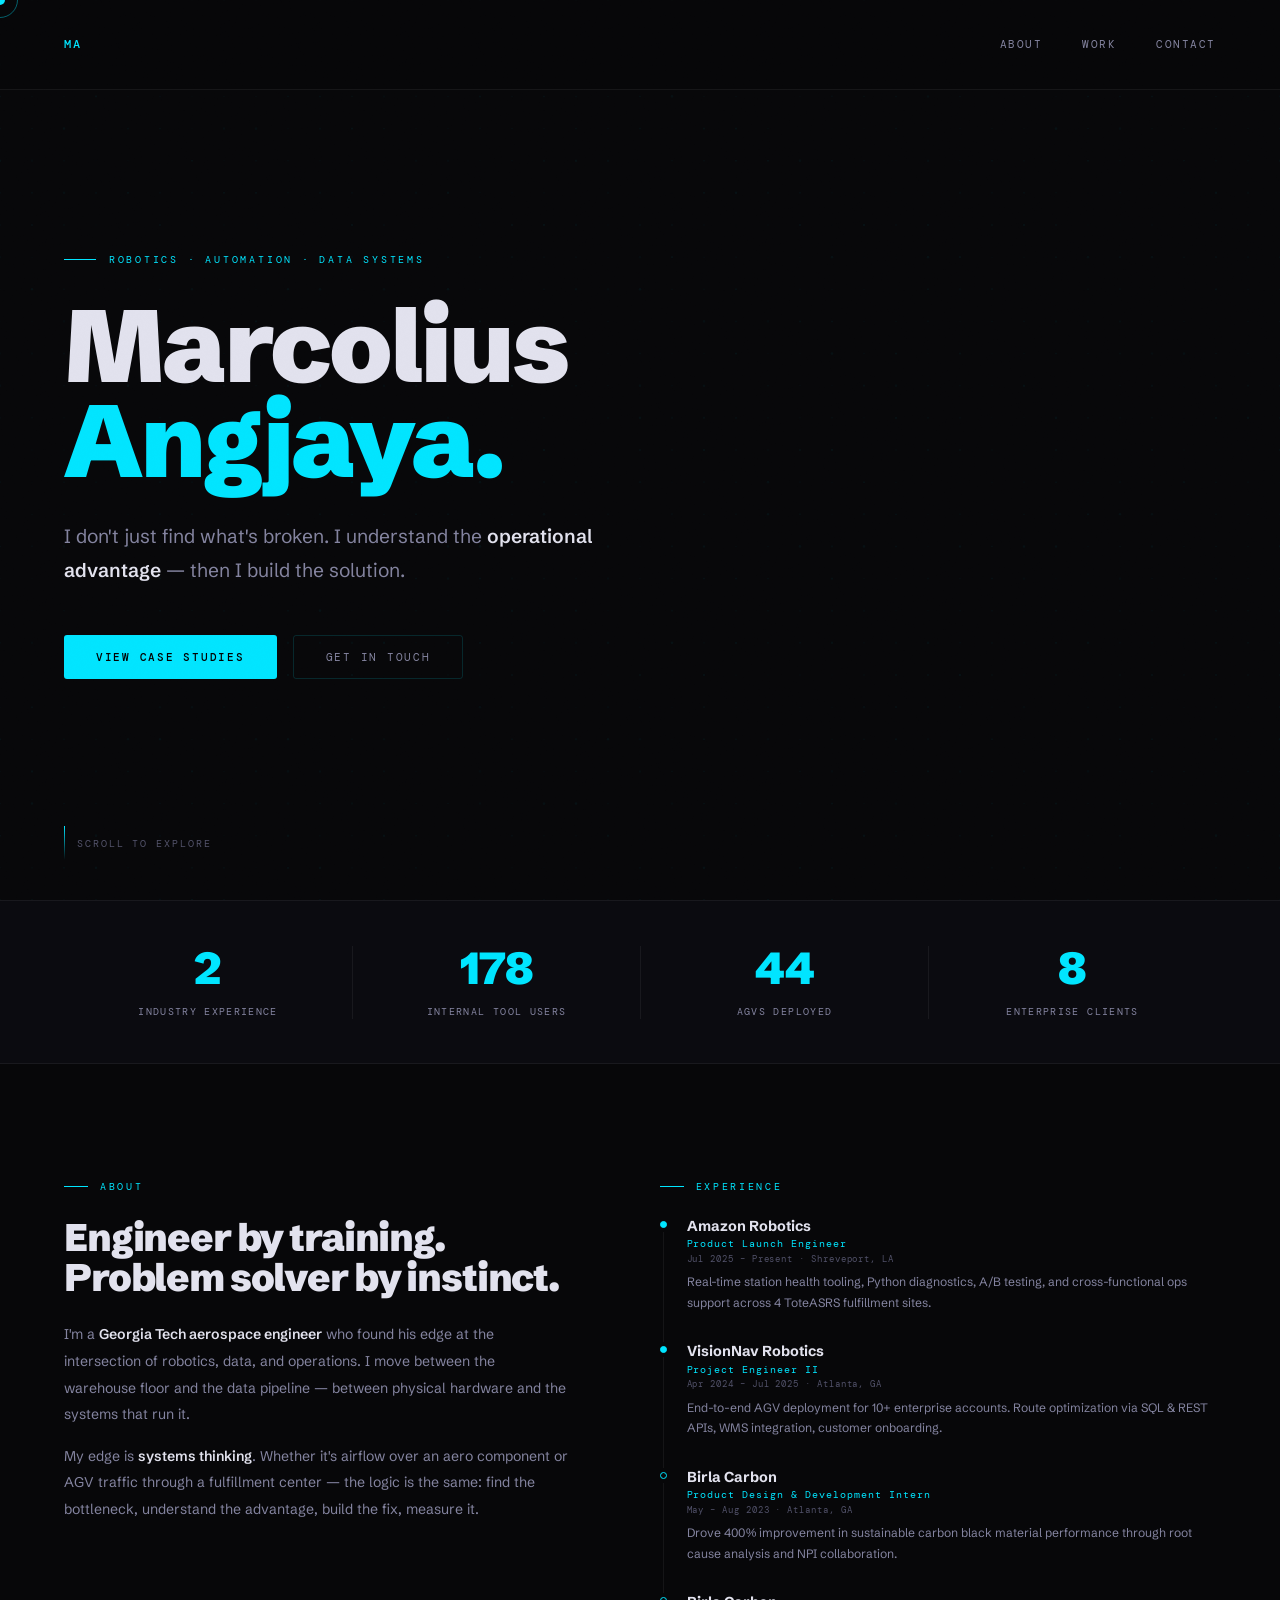
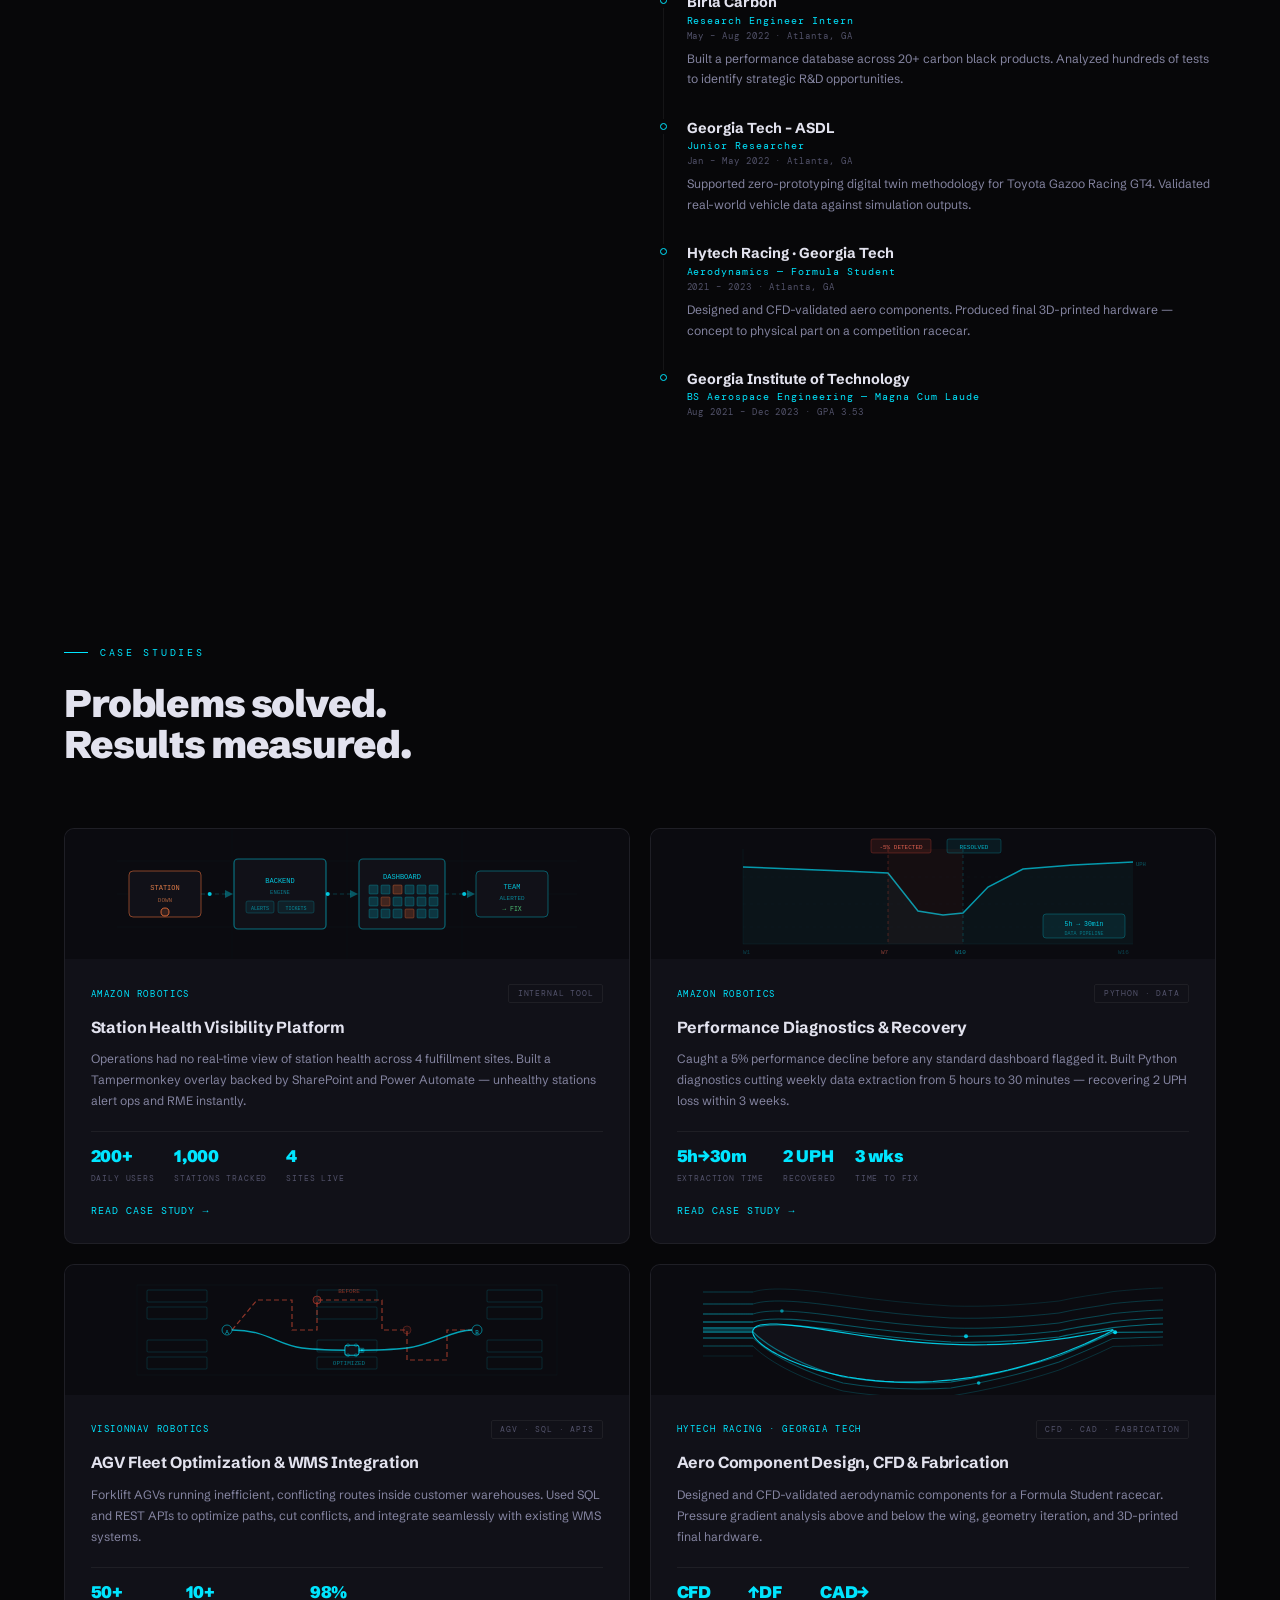
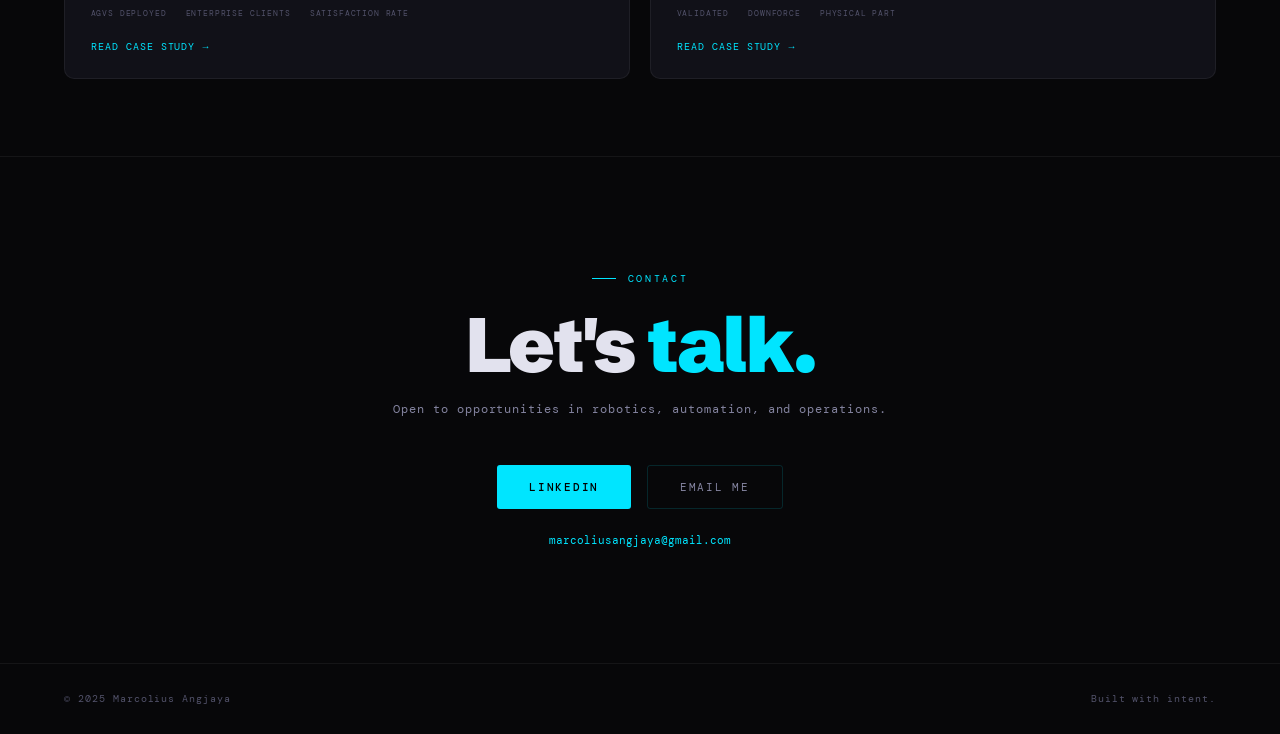
==== index.html @ 42e0f424 "Initial commit — portfolio site Co-Authored-By: Claude Sonnet 4.6 <noreply@anthropic.com>" ====
<!DOCTYPE html>
<html lang="en">
<head>
<meta charset="UTF-8">
<meta name="viewport" content="width=device-width, initial-scale=1.0">
<title>Marcolius Angjaya</title>
<link rel="preconnect" href="https://fonts.googleapis.com">
<link rel="preconnect" href="https://fonts.gstatic.com" crossorigin>
<link href="https://fonts.googleapis.com/css2?family=DM+Mono:wght@300;400;500&family=Inter:wght@300;400;500;600&family=Schibsted+Grotesk:wght@400;700;900&display=swap" rel="stylesheet">
<link rel="stylesheet" href="assets/style.css">
</head>
<body>

<canvas id="grid-canvas"></canvas>
<div class="cursor" id="cursor"></div>
<div class="cursor-ring" id="cursor-ring"></div>

<nav>
  <a href="#" class="nav-logo">MA</a>
  <div class="nav-links" id="nav-links">
    <a href="#about">About</a>
    <a href="#projects">Work</a>
    <a href="#contact">Contact</a>
  </div>
  <button class="nav-hamburger" id="nav-hamburger" aria-label="Toggle menu">
    <span></span><span></span><span></span>
  </button>
</nav>

<!-- HERO -->
<section class="hero">
  <div class="hero-content">
    <div class="hero-eyebrow">Robotics · Automation · Data Systems</div>
    <h1 class="hero-name">Marcolius<br><span class="accent">Angjaya.</span></h1>
    <p class="hero-statement">I don't just find what's broken. I understand the <strong>operational advantage</strong> — then I build the solution.</p>
    <div class="hero-cta">
      <a href="#projects" class="btn btn-primary">View Case Studies</a>
      <a href="#contact" class="btn btn-ghost">Get in Touch</a>
    </div>
  </div>
  <div class="scroll-hint"><div class="scroll-line"></div>Scroll to explore</div>
</section>

<!-- STATS -->
<div class="stats reveal">
  <div class="stat"><span class="stat-num" data-target="3" data-suffix=" yrs">0</span><span class="stat-label">Industry Experience</span></div>
  <div class="stat"><span class="stat-num" data-target="200" data-suffix="+">0</span><span class="stat-label">Internal Tool Users</span></div>
  <div class="stat"><span class="stat-num" data-target="50" data-suffix="+">0</span><span class="stat-label">AGVs Deployed</span></div>
  <div class="stat"><span class="stat-num" data-target="10" data-suffix="+">0</span><span class="stat-label">Enterprise Clients</span></div>
</div>

<!-- ABOUT -->
<section class="about" id="about">
  <div>
    <div class="eyebrow reveal">About</div>
    <h2 class="section-heading reveal d1">Engineer by training.<br>Problem solver by instinct.</h2>
    <p class="bio reveal d2">I'm a <strong>Georgia Tech aerospace engineer</strong> who found his edge at the intersection of robotics, data, and operations. I move between the warehouse floor and the data pipeline — between physical hardware and the systems that run it.</p>
    <p class="bio reveal d3">My edge is <strong>systems thinking</strong>. Whether it's airflow over an aero component or AGV traffic through a fulfillment center — the logic is the same: find the bottleneck, understand the advantage, build the fix, measure it.</p>
  </div>
  <div class="reveal d2">
    <div class="eyebrow" style="margin-bottom:1.5rem">Experience</div>
    <div class="timeline">
      <div class="tl-item">
        <div class="tl-left"><div class="tl-dot on"></div><div class="tl-line"></div></div>
        <div class="tl-body">
          <div class="tl-co">Amazon Robotics</div>
          <div class="tl-role">Product Launch Engineer</div>
          <div class="tl-when">Jul 2025 – Present · Shreveport, LA</div>
          <div class="tl-desc">Real-time station health tooling, Python diagnostics, A/B testing, and cross-functional ops support across 4 ToteASRS fulfillment sites.</div>
        </div>
      </div>
      <div class="tl-item">
        <div class="tl-left"><div class="tl-dot on"></div><div class="tl-line"></div></div>
        <div class="tl-body">
          <div class="tl-co">VisionNav Robotics</div>
          <div class="tl-role">Project Engineer II</div>
          <div class="tl-when">Apr 2024 – Jul 2025 · Atlanta, GA</div>
          <div class="tl-desc">End-to-end AGV deployment for 10+ enterprise accounts. Route optimization via SQL &amp; REST APIs, WMS integration, customer onboarding.</div>
        </div>
      </div>
      <div class="tl-item">
        <div class="tl-left"><div class="tl-dot"></div><div class="tl-line"></div></div>
        <div class="tl-body">
          <div class="tl-co">Birla Carbon</div>
          <div class="tl-role">Product Design &amp; Development Intern</div>
          <div class="tl-when">May – Aug 2023 · Atlanta, GA</div>
          <div class="tl-desc">Drove 400% improvement in sustainable carbon black material performance through root cause analysis and NPI collaboration.</div>
        </div>
      </div>
      <div class="tl-item">
        <div class="tl-left"><div class="tl-dot"></div><div class="tl-line"></div></div>
        <div class="tl-body">
          <div class="tl-co">Birla Carbon</div>
          <div class="tl-role">Research Engineer Intern</div>
          <div class="tl-when">May – Aug 2022 · Atlanta, GA</div>
          <div class="tl-desc">Built a performance database across 20+ carbon black products. Analyzed hundreds of tests to identify strategic R&amp;D opportunities.</div>
        </div>
      </div>
      <div class="tl-item">
        <div class="tl-left"><div class="tl-dot"></div><div class="tl-line"></div></div>
        <div class="tl-body">
          <div class="tl-co">Georgia Tech – ASDL</div>
          <div class="tl-role">Junior Researcher</div>
          <div class="tl-when">Jan – May 2022 · Atlanta, GA</div>
          <div class="tl-desc">Supported zero-prototyping digital twin methodology for Toyota Gazoo Racing GT4. Validated real-world vehicle data against simulation outputs.</div>
        </div>
      </div>
      <div class="tl-item">
        <div class="tl-left"><div class="tl-dot"></div><div class="tl-line"></div></div>
        <div class="tl-body">
          <div class="tl-co">Hytech Racing · Georgia Tech</div>
          <div class="tl-role">Aerodynamics — Formula Student</div>
          <div class="tl-when">2021 – 2023 · Atlanta, GA</div>
          <div class="tl-desc">Designed and CFD-validated aero components. Produced final 3D-printed hardware — concept to physical part on a competition racecar.</div>
        </div>
      </div>
      <div class="tl-item">
        <div class="tl-left"><div class="tl-dot"></div></div>
        <div class="tl-body">
          <div class="tl-co">Georgia Institute of Technology</div>
          <div class="tl-role">BS Aerospace Engineering — Magna Cum Laude</div>
          <div class="tl-when">Aug 2021 – Dec 2023 · GPA 3.53</div>
        </div>
      </div>
    </div>
  </div>
</section>

<!-- PROJECTS -->
<section class="projects" id="projects">
  <div class="proj-hdr">
    <div class="eyebrow reveal">Case Studies</div>
    <h2 class="proj-heading reveal d1">Problems solved.<br>Results measured.</h2>
  </div>
  <div class="cards">

    <!-- Card 1: Station Health -->
    <div class="card reveal d1">
      <div class="card-gfx">
        <svg width="100%" height="130" viewBox="0 0 460 130" preserveAspectRatio="xMidYMid meet" xmlns="http://www.w3.org/2000/svg">
          <rect width="460" height="130" fill="#0b0b10"/>
          <line x1="0" y1="32" x2="460" y2="32" stroke="rgba(0,229,255,0.03)" stroke-width="0.5"/>
          <line x1="0" y1="65" x2="460" y2="65" stroke="rgba(0,229,255,0.03)" stroke-width="0.5"/>
          <line x1="0" y1="98" x2="460" y2="98" stroke="rgba(0,229,255,0.03)" stroke-width="0.5"/>
          <line x1="115" y1="0" x2="115" y2="130" stroke="rgba(0,229,255,0.03)" stroke-width="0.5"/>
          <line x1="230" y1="0" x2="230" y2="130" stroke="rgba(0,229,255,0.03)" stroke-width="0.5"/>
          <line x1="345" y1="0" x2="345" y2="130" stroke="rgba(0,229,255,0.03)" stroke-width="0.5"/>
          <rect x="12" y="42" width="72" height="46" rx="4" fill="#111118" stroke="rgba(255,120,60,0.5)" stroke-width="1"/>
          <text x="48" y="61" fill="rgba(255,140,80,0.85)" font-size="7" font-family="monospace" text-anchor="middle">STATION</text>
          <text x="48" y="73" fill="rgba(255,140,80,0.6)" font-size="6" font-family="monospace" text-anchor="middle">DOWN</text>
          <circle cx="48" cy="83" r="3" fill="rgba(255,120,60,0.15)" stroke="rgba(255,120,60,0.8)" stroke-width="1">
            <animate attributeName="r" values="2;5;2" dur="1.2s" repeatCount="indefinite"/>
            <animate attributeName="opacity" values="1;0.3;1" dur="1.2s" repeatCount="indefinite"/>
          </circle>
          <line x1="84" y1="65" x2="110" y2="65" stroke="rgba(0,229,255,0.2)" stroke-width="1" stroke-dasharray="4,3"/>
          <circle r="2" fill="rgba(0,229,255,0.85)"><animateMotion dur="1.5s" repeatCount="indefinite" path="M84,65 L110,65"/></circle>
          <polygon points="108,61 116,65 108,69" fill="rgba(0,229,255,0.35)"/>
          <rect x="117" y="30" width="92" height="70" rx="4" fill="#111118" stroke="rgba(0,229,255,0.45)" stroke-width="1.2"/>
          <text x="163" y="54" fill="rgba(0,229,255,0.85)" font-size="7" font-family="monospace" text-anchor="middle">BACKEND</text>
          <text x="163" y="65" fill="rgba(0,229,255,0.5)" font-size="5.5" font-family="monospace" text-anchor="middle">ENGINE</text>
          <rect x="129" y="72" width="28" height="12" rx="2" fill="rgba(0,229,255,0.07)" stroke="rgba(0,229,255,0.22)" stroke-width="0.8"/>
          <text x="143" y="81" fill="rgba(0,229,255,0.55)" font-size="5" font-family="monospace" text-anchor="middle">ALERTS</text>
          <rect x="161" y="72" width="36" height="12" rx="2" fill="rgba(0,229,255,0.07)" stroke="rgba(0,229,255,0.22)" stroke-width="0.8"/>
          <text x="179" y="81" fill="rgba(0,229,255,0.55)" font-size="5" font-family="monospace" text-anchor="middle">TICKETS</text>
          <line x1="209" y1="65" x2="235" y2="65" stroke="rgba(0,229,255,0.2)" stroke-width="1" stroke-dasharray="4,3"/>
          <circle r="2" fill="rgba(0,229,255,0.85)"><animateMotion dur="1.5s" repeatCount="indefinite" begin=".4s" path="M209,65 L235,65"/></circle>
          <polygon points="233,61 241,65 233,69" fill="rgba(0,229,255,0.35)"/>
          <rect x="242" y="30" width="86" height="70" rx="4" fill="#111118" stroke="rgba(0,229,255,0.4)" stroke-width="1.2"/>
          <text x="285" y="50" fill="rgba(0,229,255,0.85)" font-size="7" font-family="monospace" text-anchor="middle">DASHBOARD</text>
          <rect x="252" y="56" width="9" height="9" rx="1" fill="rgba(0,229,255,0.18)" stroke="rgba(0,229,255,0.35)" stroke-width="0.6"/>
          <rect x="264" y="56" width="9" height="9" rx="1" fill="rgba(0,229,255,0.18)" stroke="rgba(0,229,255,0.35)" stroke-width="0.6"/>
          <rect x="276" y="56" width="9" height="9" rx="1" fill="rgba(255,120,60,0.22)" stroke="rgba(255,120,60,0.55)" stroke-width="0.6"><animate attributeName="opacity" values="1;0.25;1" dur="1.2s" repeatCount="indefinite"/></rect>
          <rect x="288" y="56" width="9" height="9" rx="1" fill="rgba(0,229,255,0.18)" stroke="rgba(0,229,255,0.35)" stroke-width="0.6"/>
          <rect x="300" y="56" width="9" height="9" rx="1" fill="rgba(0,229,255,0.18)" stroke="rgba(0,229,255,0.35)" stroke-width="0.6"/>
          <rect x="312" y="56" width="9" height="9" rx="1" fill="rgba(0,229,255,0.18)" stroke="rgba(0,229,255,0.35)" stroke-width="0.6"/>
          <rect x="252" y="68" width="9" height="9" rx="1" fill="rgba(0,229,255,0.18)" stroke="rgba(0,229,255,0.35)" stroke-width="0.6"/>
          <rect x="264" y="68" width="9" height="9" rx="1" fill="rgba(255,120,60,0.22)" stroke="rgba(255,120,60,0.55)" stroke-width="0.6"><animate attributeName="opacity" values="1;0.25;1" dur="1.6s" repeatCount="indefinite" begin=".3s"/></rect>
          <rect x="276" y="68" width="9" height="9" rx="1" fill="rgba(0,229,255,0.18)" stroke="rgba(0,229,255,0.35)" stroke-width="0.6"/>
          <rect x="288" y="68" width="9" height="9" rx="1" fill="rgba(0,229,255,0.18)" stroke="rgba(0,229,255,0.35)" stroke-width="0.6"/>
          <rect x="300" y="68" width="9" height="9" rx="1" fill="rgba(0,229,255,0.18)" stroke="rgba(0,229,255,0.35)" stroke-width="0.6"/>
          <rect x="312" y="68" width="9" height="9" rx="1" fill="rgba(0,229,255,0.18)" stroke="rgba(0,229,255,0.35)" stroke-width="0.6"/>
          <rect x="252" y="80" width="9" height="9" rx="1" fill="rgba(0,229,255,0.18)" stroke="rgba(0,229,255,0.35)" stroke-width="0.6"/>
          <rect x="264" y="80" width="9" height="9" rx="1" fill="rgba(0,229,255,0.18)" stroke="rgba(0,229,255,0.35)" stroke-width="0.6"/>
          <rect x="276" y="80" width="9" height="9" rx="1" fill="rgba(0,229,255,0.18)" stroke="rgba(0,229,255,0.35)" stroke-width="0.6"/>
          <rect x="288" y="80" width="9" height="9" rx="1" fill="rgba(255,120,60,0.22)" stroke="rgba(255,120,60,0.55)" stroke-width="0.6"><animate attributeName="opacity" values="1;0.25;1" dur="1.4s" repeatCount="indefinite" begin=".7s"/></rect>
          <rect x="300" y="80" width="9" height="9" rx="1" fill="rgba(0,229,255,0.18)" stroke="rgba(0,229,255,0.35)" stroke-width="0.6"/>
          <rect x="312" y="80" width="9" height="9" rx="1" fill="rgba(0,229,255,0.18)" stroke="rgba(0,229,255,0.35)" stroke-width="0.6"/>
          <line x1="328" y1="65" x2="352" y2="65" stroke="rgba(0,229,255,0.2)" stroke-width="1" stroke-dasharray="4,3"/>
          <circle r="2" fill="rgba(0,229,255,0.85)"><animateMotion dur="1.5s" repeatCount="indefinite" begin=".8s" path="M328,65 L352,65"/></circle>
          <polygon points="350,61 358,65 350,69" fill="rgba(0,229,255,0.35)"/>
          <rect x="359" y="42" width="72" height="46" rx="4" fill="#111118" stroke="rgba(0,229,255,0.35)" stroke-width="1"/>
          <text x="395" y="60" fill="rgba(0,229,255,0.8)" font-size="7" font-family="monospace" text-anchor="middle">TEAM</text>
          <text x="395" y="71" fill="rgba(0,229,255,0.55)" font-size="6" font-family="monospace" text-anchor="middle">ALERTED</text>
          <text x="395" y="82" fill="rgba(100,255,150,0.7)" font-size="6.5" font-family="monospace" text-anchor="middle">→ FIX</text>
        </svg>
      </div>
      <div class="card-body">
        <div class="card-meta"><span class="card-co">Amazon Robotics</span><span class="card-pill">Internal Tool</span></div>
        <h3 class="card-title">Station Health Visibility Platform</h3>
        <p class="card-desc">Operations had no real-time view of station health across 4 fulfillment sites. Built a Tampermonkey overlay backed by SharePoint and Power Automate — unhealthy stations alert ops and RME instantly.</p>
        <div class="card-metrics">
          <div><span class="mv">200+</span><span class="mk">Daily users</span></div>
          <div><span class="mv">1,000</span><span class="mk">Stations tracked</span></div>
          <div><span class="mv">4</span><span class="mk">Sites live</span></div>
        </div>
        <a href="case-studies/station-health.html" class="card-cta">Read case study →</a>
      </div>
    </div>

    <!-- Card 2: Python Diagnostics -->
    <div class="card reveal d2">
      <div class="card-gfx">
        <svg width="100%" height="130" viewBox="0 0 460 130" preserveAspectRatio="xMidYMid meet" xmlns="http://www.w3.org/2000/svg">
          <rect width="460" height="130" fill="#0b0b10"/>
          <line x1="40" y1="115" x2="430" y2="115" stroke="rgba(0,229,255,0.1)" stroke-width="0.5"/>
          <line x1="40" y1="20" x2="40" y2="115" stroke="rgba(0,229,255,0.1)" stroke-width="0.5"/>
          <line x1="40" y1="48" x2="430" y2="48" stroke="rgba(0,229,255,0.04)" stroke-width="0.5" stroke-dasharray="3,4"/>
          <line x1="40" y1="75" x2="430" y2="75" stroke="rgba(0,229,255,0.04)" stroke-width="0.5" stroke-dasharray="3,4"/>
          <line x1="40" y1="98" x2="430" y2="98" stroke="rgba(0,229,255,0.04)" stroke-width="0.5" stroke-dasharray="3,4"/>
          <polyline points="40,38 90,40 140,42 185,44 215,82 240,86 260,84 285,58 320,40 370,36 430,33" fill="none" stroke="rgba(0,229,255,0.65)" stroke-width="1.5"/>
          <polygon points="40,38 90,40 140,42 185,44 215,82 240,86 260,84 285,58 320,40 370,36 430,33 430,115 40,115" fill="rgba(0,229,255,0.04)"/>
          <rect x="185" y="20" width="75" height="95" fill="rgba(255,80,60,0.04)"/>
          <line x1="185" y1="20" x2="185" y2="115" stroke="rgba(255,80,60,0.25)" stroke-width="1" stroke-dasharray="3,3"/>
          <line x1="260" y1="20" x2="260" y2="115" stroke="rgba(0,229,255,0.2)" stroke-width="1" stroke-dasharray="3,3"/>
          <rect x="168" y="10" width="60" height="14" rx="2" fill="rgba(255,80,60,0.1)" stroke="rgba(255,80,60,0.3)" stroke-width="0.8"/>
          <text x="198" y="20" fill="rgba(255,110,90,0.85)" font-size="6" font-family="monospace" text-anchor="middle">-5% DETECTED</text>
          <rect x="244" y="10" width="54" height="14" rx="2" fill="rgba(0,229,255,0.07)" stroke="rgba(0,229,255,0.25)" stroke-width="0.8"/>
          <text x="271" y="20" fill="rgba(0,229,255,0.75)" font-size="6" font-family="monospace" text-anchor="middle">RESOLVED</text>
          <text x="40" y="125" fill="rgba(0,229,255,0.25)" font-size="6" font-family="monospace">W1</text>
          <text x="178" y="125" fill="rgba(255,110,90,0.5)" font-size="6" font-family="monospace">W7</text>
          <text x="252" y="125" fill="rgba(0,229,255,0.5)" font-size="6" font-family="monospace">W10</text>
          <text x="415" y="125" fill="rgba(0,229,255,0.25)" font-size="6" font-family="monospace">W16</text>
          <text x="433" y="37" fill="rgba(0,229,255,0.35)" font-size="5.5" font-family="monospace">UPH</text>
          <rect x="340" y="85" width="82" height="24" rx="3" fill="rgba(0,229,255,0.08)" stroke="rgba(0,229,255,0.3)" stroke-width="0.8"/>
          <text x="381" y="97" fill="rgba(0,229,255,0.85)" font-size="6.5" font-family="monospace" text-anchor="middle">5h → 30min</text>
          <text x="381" y="106" fill="rgba(0,229,255,0.45)" font-size="5" font-family="monospace" text-anchor="middle">DATA PIPELINE</text>
        </svg>
      </div>
      <div class="card-body">
        <div class="card-meta"><span class="card-co">Amazon Robotics</span><span class="card-pill">Python · Data</span></div>
        <h3 class="card-title">Performance Diagnostics &amp; Recovery</h3>
        <p class="card-desc">Caught a 5% performance decline before any standard dashboard flagged it. Built Python diagnostics cutting weekly data extraction from 5 hours to 30 minutes — recovering 2 UPH loss within 3 weeks.</p>
        <div class="card-metrics">
          <div><span class="mv">5h→30m</span><span class="mk">Extraction time</span></div>
          <div><span class="mv">2 UPH</span><span class="mk">Recovered</span></div>
          <div><span class="mv">3 wks</span><span class="mk">Time to fix</span></div>
        </div>
        <a href="case-studies/python-diagnostics.html" class="card-cta">Read case study →</a>
      </div>
    </div>

    <!-- Card 3: AGV Optimization -->
    <div class="card reveal d3">
      <div class="card-gfx">
        <svg width="100%" height="130" viewBox="0 0 460 130" preserveAspectRatio="xMidYMid meet" xmlns="http://www.w3.org/2000/svg">
          <rect width="460" height="130" fill="#0b0b10"/>
          <line x1="20" y1="20" x2="440" y2="20" stroke="rgba(0,229,255,0.06)" stroke-width="0.5"/>
          <line x1="20" y1="110" x2="440" y2="110" stroke="rgba(0,229,255,0.06)" stroke-width="0.5"/>
          <line x1="20" y1="20" x2="20" y2="110" stroke="rgba(0,229,255,0.06)" stroke-width="0.5"/>
          <line x1="440" y1="20" x2="440" y2="110" stroke="rgba(0,229,255,0.06)" stroke-width="0.5"/>
          <rect x="30" y="25" width="60" height="12" rx="1" fill="none" stroke="rgba(0,229,255,0.18)" stroke-width="0.8"/>
          <rect x="30" y="42" width="60" height="12" rx="1" fill="none" stroke="rgba(0,229,255,0.18)" stroke-width="0.8"/>
          <rect x="30" y="75" width="60" height="12" rx="1" fill="none" stroke="rgba(0,229,255,0.18)" stroke-width="0.8"/>
          <rect x="30" y="92" width="60" height="12" rx="1" fill="none" stroke="rgba(0,229,255,0.18)" stroke-width="0.8"/>
          <rect x="200" y="25" width="60" height="12" rx="1" fill="none" stroke="rgba(0,229,255,0.18)" stroke-width="0.8"/>
          <rect x="200" y="42" width="60" height="12" rx="1" fill="none" stroke="rgba(0,229,255,0.18)" stroke-width="0.8"/>
          <rect x="200" y="75" width="60" height="12" rx="1" fill="none" stroke="rgba(0,229,255,0.18)" stroke-width="0.8"/>
          <rect x="200" y="92" width="60" height="12" rx="1" fill="none" stroke="rgba(0,229,255,0.18)" stroke-width="0.8"/>
          <rect x="370" y="25" width="55" height="12" rx="1" fill="none" stroke="rgba(0,229,255,0.18)" stroke-width="0.8"/>
          <rect x="370" y="42" width="55" height="12" rx="1" fill="none" stroke="rgba(0,229,255,0.18)" stroke-width="0.8"/>
          <rect x="370" y="75" width="55" height="12" rx="1" fill="none" stroke="rgba(0,229,255,0.18)" stroke-width="0.8"/>
          <rect x="370" y="92" width="55" height="12" rx="1" fill="none" stroke="rgba(0,229,255,0.18)" stroke-width="0.8"/>
          <circle cx="110" cy="65" r="5" fill="#0b0b10" stroke="rgba(0,229,255,0.5)" stroke-width="1"/>
          <text x="110" y="68.5" fill="rgba(0,229,255,0.8)" font-size="6" font-family="monospace" text-anchor="middle">A</text>
          <circle cx="360" cy="65" r="5" fill="#0b0b10" stroke="rgba(0,229,255,0.5)" stroke-width="1"/>
          <text x="360" y="68.5" fill="rgba(0,229,255,0.8)" font-size="6" font-family="monospace" text-anchor="middle">B</text>
          <polyline points="115,65 140,35 175,35 175,65 200,65 200,35 265,35 265,65 290,65 290,95 330,95 330,65 355,65" fill="none" stroke="rgba(255,90,60,0.55)" stroke-width="1.2" stroke-dasharray="5,3"/>
          <circle cx="200" cy="35" r="4" fill="rgba(255,80,60,0.12)" stroke="rgba(255,80,60,0.55)" stroke-width="0.8"><animate attributeName="opacity" values="1;0.3;1" dur="1s" repeatCount="indefinite"/></circle>
          <circle cx="290" cy="65" r="4" fill="rgba(255,80,60,0.12)" stroke="rgba(255,80,60,0.55)" stroke-width="0.8"><animate attributeName="opacity" values="1;0.3;1" dur="1.3s" repeatCount="indefinite" begin=".3s"/></circle>
          <path d="M115,65 C150,65 160,80 185,83 C210,86 265,86 290,83 C315,80 335,65 355,65" fill="none" stroke="rgba(0,229,255,0.7)" stroke-width="1.5"/>
          <g>
            <rect x="-7" y="-5" width="14" height="10" rx="2" fill="#111118" stroke="rgba(0,229,255,0.8)" stroke-width="1"/>
            <rect x="7" y="-2" width="5" height="4" rx="0.5" fill="rgba(0,229,255,0.15)" stroke="rgba(0,229,255,0.5)" stroke-width="0.7"/>
            <circle cx="-4" cy="-5" r="1.5" fill="none" stroke="rgba(0,229,255,0.4)" stroke-width="0.7"/>
            <circle cx="4" cy="-5" r="1.5" fill="none" stroke="rgba(0,229,255,0.4)" stroke-width="0.7"/>
            <circle cx="-4" cy="5" r="1.5" fill="none" stroke="rgba(0,229,255,0.4)" stroke-width="0.7"/>
            <circle cx="4" cy="5" r="1.5" fill="none" stroke="rgba(0,229,255,0.4)" stroke-width="0.7"/>
            <circle cx="10" cy="0" r="1" fill="rgba(0,229,255,0.9)"><animate attributeName="opacity" values="1;0.2;1" dur="1s" repeatCount="indefinite"/></circle>
            <animateMotion dur="4s" repeatCount="indefinite" rotate="auto" path="M115,65 C150,65 160,80 185,83 C210,86 265,86 290,83 C315,80 335,65 355,65"/>
          </g>
          <text x="232" y="28" fill="rgba(255,90,60,0.5)" font-size="6" font-family="monospace" text-anchor="middle">BEFORE</text>
          <text x="232" y="100" fill="rgba(0,229,255,0.5)" font-size="6" font-family="monospace" text-anchor="middle">OPTIMIZED</text>
        </svg>
      </div>
      <div class="card-body">
        <div class="card-meta"><span class="card-co">VisionNav Robotics</span><span class="card-pill">AGV · SQL · APIs</span></div>
        <h3 class="card-title">AGV Fleet Optimization &amp; WMS Integration</h3>
        <p class="card-desc">Forklift AGVs running inefficient, conflicting routes inside customer warehouses. Used SQL and REST APIs to optimize paths, cut conflicts, and integrate seamlessly with existing WMS systems.</p>
        <div class="card-metrics">
          <div><span class="mv">50+</span><span class="mk">AGVs deployed</span></div>
          <div><span class="mv">10+</span><span class="mk">Enterprise clients</span></div>
          <div><span class="mv">98%</span><span class="mk">Satisfaction rate</span></div>
        </div>
        <a href="case-studies/agv-optimization.html" class="card-cta">Read case study →</a>
      </div>
    </div>

    <!-- Card 4: CFD + Aero -->
    <div class="card reveal d4">
      <div class="card-gfx">
        <svg width="100%" height="130" viewBox="0 0 460 130" preserveAspectRatio="xMidYMid meet" xmlns="http://www.w3.org/2000/svg">
          <rect width="460" height="130" fill="#0b0b10"/>
          <line x1="0" y1="27" x2="50" y2="27" stroke="rgba(0,229,255,0.14)" stroke-width="0.85"/>
          <line x1="0" y1="39" x2="50" y2="39" stroke="rgba(0,229,255,0.20)" stroke-width="0.95"/>
          <line x1="0" y1="49" x2="50" y2="49" stroke="rgba(0,229,255,0.26)" stroke-width="1.0"/>
          <line x1="0" y1="57" x2="50" y2="57" stroke="rgba(0,229,255,0.33)" stroke-width="1.1"/>
          <line x1="0" y1="63" x2="50" y2="63" stroke="rgba(0,229,255,0.40)" stroke-width="1.15"/>
          <line x1="0" y1="65" x2="50" y2="65" stroke="rgba(0,229,255,0.44)" stroke-width="1.2"/>
          <line x1="0" y1="67" x2="50" y2="67" stroke="rgba(0,229,255,0.40)" stroke-width="1.15"/>
          <line x1="0" y1="73" x2="50" y2="73" stroke="rgba(0,229,255,0.30)" stroke-width="1.05"/>
          <line x1="0" y1="81" x2="50" y2="81" stroke="rgba(0,229,255,0.20)" stroke-width="0.9"/>
          <line x1="0" y1="91" x2="50" y2="91" stroke="rgba(0,229,255,0.13)" stroke-width="0.8"/>
          <path d="M 50.0,65.1 L 49.8,65.8 L 49.7,66.7 L 49.9,68.4 L 50.6,70.4 L 51.8,72.4 L 53.5,74.6 L 55.8,76.9 L 58.5,79.3 L 61.8,81.8 L 65.6,84.3 L 69.8,86.9 L 74.5,89.5 L 79.7,92.1 L 85.4,94.7 L 91.5,97.2 L 98.0,99.7 L 104.9,102.1 L 112.2,104.4 L 119.9,106.5 L 127.9,108.5 L 136.2,110.4 L 144.8,112.0 L 153.7,113.4 L 162.7,114.6 L 172.0,115.6 L 181.4,116.4 L 191.0,116.9 L 200.7,117.1 L 210.4,117.2 L 220.2,116.9 L 230.0,116.5 L 239.8,115.7 L 249.5,114.8 L 259.1,113.6 L 268.6,112.3 L 278.0,110.7 L 287.3,108.9 L 296.3,107.0 L 305.1,105.0 L 313.7,102.8 L 322.0,100.5 L 330.1,98.1 L 337.8,95.7 L 345.2,93.2 L 352.3,90.7 L 359.1,88.2 L 365.4,85.8 L 371.4,83.3 L 377.0,81.0 L 382.2,78.8 L 387.0,76.6 L 391.3,74.6 L 395.2,72.8 L 398.7,71.1 L 401.7,69.7 L 404.3,68.4 L 406.4,67.3 L 408.0,66.5 L 409.2,65.9 L 410.2,65.4 L 409.6,64.6 L 407.5,65.1 L 404.6,65.7 L 400.6,66.5 L 395.6,67.5 L 389.4,68.7 L 382.3,70.0 L 374.2,71.4 L 365.3,72.8 L 355.5,74.2 L 345.0,75.5 L 333.8,76.7 L 322.0,77.8 L 309.7,78.7 L 297.0,79.3 L 284.0,79.7 L 270.7,79.8 L 257.2,79.6 L 243.6,79.1 L 230.0,78.3 L 216.4,77.3 L 203.0,76.1 L 189.7,74.6 L 176.7,73.0 L 164.1,71.3 L 151.8,69.5 L 139.9,67.6 L 128.5,65.9 L 117.7,64.2 L 107.4,62.7 L 97.9,61.4 L 89.0,60.3 L 80.9,59.5 L 73.7,59.0 L 67.3,59.0 L 61.8,59.5 L 57.3,60.0 L 53.8,61.2 L 51.4,62.9 L 50.0,65.1 Z" fill="#111118" stroke="rgba(0,229,255,0.85)" stroke-width="1.2"/>
          <path d="M0,27 C30,27 46,27 50,27 C68,21 104,25 140,30 C176,35 212,39 248,41 C284,42 320,40 356,36 C374,31.7 392,30 410,26.6 C435,24 455,23 460,23" fill="none" stroke="rgba(0,229,255,0.15)" stroke-width="0.85"/>
          <path d="M0,39 C30,39 46,39 50,39 C68,33 104,37 140,42 C176,47 212,51 248,53 C284,54 320,52 356,48 C374,43.7 392,42 410,38.6 C435,36 455,35 460,35" fill="none" stroke="rgba(0,229,255,0.21)" stroke-width="0.95"/>
          <path d="M0,49 C30,49 46,49 50,49 C68,43 104,47 140,52 C176,57 212,61 248,63 C284,64 320,62 356,58 C374,53.7 392,52 410,48.6 C435,46 455,45 460,45" fill="none" stroke="rgba(0,229,255,0.28)" stroke-width="1.0"/>
          <path d="M0,57 C30,57 46,57 50,57 C68,51 104,55 140,60 C176,65 212,69 248,71 C284,72 320,70 356,66 C374,61.7 392,60 410,56.6 C435,54 455,53 460,53" fill="none" stroke="rgba(0,229,255,0.36)" stroke-width="1.1"/>
          <path d="M0,63 C30,63 46,63 50,63 C68,57 104,61 140,66 C176,71 212,75 248,77 C284,78 320,76 356,72 C374,67.7 392,66 410,62.6 C435,60 455,59 460,59" fill="none" stroke="rgba(0,229,255,0.44)" stroke-width="1.2"/>
          <path d="M0,67 C30,67 46,67 50,67 C68,85 104,102 140,112 C176,118 212,119 248,117 C284,111 320,103 356,91 C374,83.7 392,76 410,67.4 C435,67 455,67 460,67" fill="none" stroke="rgba(0,229,255,0.44)" stroke-width="1.2"/>
          <path d="M0,73 C30,73 46,73 50,73 C68,91 104,108 140,118 C176,124 212,125 248,123 C284,117 320,109 356,97 C374,89.7 392,82 410,73.4 C435,73 455,72 460,72" fill="none" stroke="rgba(0,229,255,0.30)" stroke-width="1.05"/>
          <path d="M0,81 C30,81 46,81 50,81 C68,99 104,116 140,126 C176,132 212,133 248,131 C284,125 320,117 356,105 C374,97.7 392,90 410,81.4 C435,81 455,80 460,80" fill="none" stroke="rgba(0,229,255,0.19)" stroke-width="0.9"/>
          <circle r="2" fill="rgba(0,229,255,0.8)"><animateMotion dur="3.5s" repeatCount="indefinite" path="M0,57 C30,57 46,57 50,57 C68,51 104,55 140,60 C176,65 212,69 248,71 C284,72 320,70 356,66 C374,61.7 392,60 410,56.6 C435,54 455,53 460,53"/></circle>
          <circle r="1.8" fill="rgba(0,229,255,0.55)"><animateMotion dur="3.5s" repeatCount="indefinite" begin="1.4s" path="M0,49 C30,49 46,49 50,49 C68,43 104,47 140,52 C176,57 212,61 248,63 C284,64 320,62 356,58 C374,53.7 392,52 410,48.6 C435,46 455,45 460,45"/></circle>
          <circle r="2" fill="rgba(0,229,255,0.9)"><animateMotion dur="2.0s" repeatCount="indefinite" begin="0.2s" path="M0,67 C30,67 46,67 50,67 C68,85 104,102 140,112 C176,118 212,119 248,117 C284,111 320,103 356,91 C374,83.7 392,76 410,67.4 C435,67 455,67 460,67"/></circle>
          <circle r="1.8" fill="rgba(0,229,255,0.7)"><animateMotion dur="2.0s" repeatCount="indefinite" begin="0.8s" path="M0,73 C30,73 46,73 50,73 C68,91 104,108 140,118 C176,124 212,125 248,123 C284,117 320,109 356,97 C374,89.7 392,82 410,73.4 C435,73 455,72 460,72"/></circle>
        </svg>
      </div>
      <div class="card-body">
        <div class="card-meta"><span class="card-co">Hytech Racing · Georgia Tech</span><span class="card-pill">CFD · CAD · Fabrication</span></div>
        <h3 class="card-title">Aero Component Design, CFD &amp; Fabrication</h3>
        <p class="card-desc">Designed and CFD-validated aerodynamic components for a Formula Student racecar. Pressure gradient analysis above and below the wing, geometry iteration, and 3D-printed final hardware.</p>
        <div class="card-metrics">
          <div><span class="mv">CFD</span><span class="mk">Validated</span></div>
          <div><span class="mv">↑DF</span><span class="mk">Downforce</span></div>
          <div><span class="mv">CAD→</span><span class="mk">Physical part</span></div>
        </div>
        <a href="case-studies/formula-student.html" class="card-cta">Read case study →</a>
      </div>
    </div>

  </div>
</section>

<!-- CONTACT -->
<section class="contact" id="contact">
  <div class="eyebrow reveal" style="justify-content:center">Contact</div>
  <h2 class="contact-heading reveal d1">Let's <span>talk.</span></h2>
  <p class="contact-sub reveal d2">Open to opportunities in robotics, automation, and operations.</p>
  <div class="contact-btns reveal d3">
    <a href="https://www.linkedin.com/in/marcoliusangjaya/" target="_blank" rel="noopener" class="btn btn-primary">LinkedIn</a>
    <a href="mailto:marcoliusangjaya@gmail.com" class="btn btn-ghost">Email Me</a>
  </div>
  <div class="contact-email reveal d4">
    <a href="mailto:marcoliusangjaya@gmail.com">marcoliusangjaya@gmail.com</a>
  </div>
</section>

<footer>
  <span class="ft">© 2025 Marcolius Angjaya</span>
  <span class="ft">Built with intent.</span>
</footer>

<script src="assets/main.js"></script>
</body>
</html>
---- assets/style.css ----
/* ================================================================
   VARIABLES & RESET
   ================================================================ */

*, *::before, *::after { box-sizing: border-box; margin: 0; padding: 0; }

:root {
  --bg:      #070709;
  --bg2:     #0b0b10;
  --surface: #111118;
  --surface2:#15151e;
  --border:  rgba(255,255,255,0.06);
  --border-accent: rgba(0,229,255,0.14);
  --accent:  #00e5ff;
  --accent2: #4f6fff;
  --text:    #e2e2ee;
  --muted:   #52526a;
  --muted2:  #8484a0;
  --font:    'Schibsted Grotesk','Inter',sans-serif;
  --mono:    'DM Mono',monospace;
}

html { scroll-behavior: smooth; }

body {
  background: var(--bg);
  color: var(--text);
  font-family: var(--font);
  overflow-x: hidden;
}

@media (hover: hover) { body { cursor: none; } }

/* ================================================================
   CUSTOM CURSOR
   ================================================================ */

.cursor {
  position: fixed;
  width: 10px; height: 10px;
  background: var(--accent);
  border-radius: 50%;
  pointer-events: none;
  z-index: 9999;
  transform: translate(-50%,-50%);
  transition: width .2s, height .2s, opacity .2s;
  mix-blend-mode: screen;
}
.cursor-ring {
  position: fixed;
  width: 36px; height: 36px;
  border: 1px solid rgba(0,229,255,0.4);
  border-radius: 50%;
  pointer-events: none;
  z-index: 9998;
  transform: translate(-50%,-50%);
  transition: width .3s, height .3s;
}
body:has(a:hover) .cursor,
body:has(.card:hover) .cursor { width: 20px; height: 20px; }
body:has(a:hover) .cursor-ring,
body:has(.card:hover) .cursor-ring { width: 60px; height: 60px; border-color: rgba(0,229,255,0.2); }

@media (hover: none) {
  .cursor, .cursor-ring { display: none; }
}

/* ================================================================
   DOT GRID CANVAS
   ================================================================ */

#grid-canvas {
  position: fixed;
  top: 0; left: 0;
  width: 100%; height: 100%;
  pointer-events: none;
  z-index: 0;
  opacity: 0.35;
}

@media (hover: none) { #grid-canvas { display: none; } }

/* ================================================================
   NOISE OVERLAY
   ================================================================ */

body::after {
  content: '';
  position: fixed;
  inset: 0;
  pointer-events: none;
  z-index: 500;
  opacity: .02;
  background-image: url("data:image/svg+xml,%3Csvg viewBox='0 0 200 200' xmlns='http://www.w3.org/2000/svg'%3E%3Cfilter id='n'%3E%3CfeTurbulence type='fractalNoise' baseFrequency='.9' numOctaves='4'/%3E%3C/filter%3E%3Crect width='100%25' height='100%25' filter='url(%23n)'/%3E%3C/svg%3E");
  background-size: 180px;
}

/* ================================================================
   NAV
   ================================================================ */

nav {
  position: fixed;
  top: 0; left: 0; right: 0;
  z-index: 200;
  display: flex;
  justify-content: space-between;
  align-items: center;
  padding: 1.4rem clamp(1.5rem, 5vw, 5rem);
  backdrop-filter: blur(16px);
  background: rgba(7,7,9,0.6);
  border-bottom: 1px solid var(--border);
}

.nav-logo {
  font-family: var(--mono);
  font-size: .78rem;
  font-weight: 500;
  letter-spacing: .2em;
  color: var(--accent);
  text-transform: uppercase;
  text-decoration: none;
}

.nav-links {
  display: flex;
  gap: 2.5rem;
}

.nav-links a {
  font-family: var(--mono);
  font-size: .68rem;
  letter-spacing: .14em;
  color: var(--muted2);
  text-decoration: none;
  text-transform: uppercase;
  transition: color .2s;
  min-height: 44px;
  display: flex;
  align-items: center;
}
.nav-links a:hover { color: var(--accent); }

.nav-hamburger {
  display: none;
  flex-direction: column;
  justify-content: center;
  gap: 5px;
  background: none;
  border: none;
  cursor: pointer;
  padding: 8px;
  min-width: 44px;
  min-height: 44px;
  z-index: 201;
}
.nav-hamburger span {
  display: block;
  width: 22px;
  height: 1.5px;
  background: var(--muted2);
  transition: transform .3s, opacity .3s;
}
.nav-hamburger.open span:nth-child(1) { transform: translateY(6.5px) rotate(45deg); }
.nav-hamburger.open span:nth-child(2) { opacity: 0; }
.nav-hamburger.open span:nth-child(3) { transform: translateY(-6.5px) rotate(-45deg); }

/* ================================================================
   SECTION BASE
   ================================================================ */

section, .stats, .about, .projects, .contact, footer { position: relative; z-index: 1; }

/* ================================================================
   HERO
   ================================================================ */

.hero {
  min-height: 100vh;
  display: flex;
  flex-direction: column;
  justify-content: center;
  padding: 6rem clamp(1.5rem, 5vw, 5rem) 4rem;
  position: relative;
  overflow: hidden;
}

.hero-content { position: relative; z-index: 2; max-width: 900px; }

.hero-eyebrow {
  font-family: var(--mono);
  font-size: clamp(.52rem, 1vw, .62rem);
  letter-spacing: .28em;
  color: var(--accent);
  text-transform: uppercase;
  margin-bottom: 2rem;
  display: flex;
  align-items: center;
  gap: .8rem;
  opacity: 0;
  animation: fadeUp .8s .2s forwards;
}
.hero-eyebrow::before {
  content: '';
  display: block;
  width: 2rem;
  height: 1px;
  background: var(--accent);
  flex-shrink: 0;
}

.hero-name {
  font-family: var(--font);
  font-size: clamp(2.8rem, 8vw, 7.5rem);
  font-weight: 900;
  line-height: .93;
  letter-spacing: -.03em;
  margin-bottom: 2rem;
  opacity: 0;
  animation: fadeUp .9s .35s forwards;
}
.hero-name .accent { color: var(--accent); }

.hero-statement {
  font-size: clamp(.88rem, 1.5vw, 1.2rem);
  color: var(--muted2);
  max-width: 580px;
  line-height: 1.75;
  font-weight: 300;
  opacity: 0;
  animation: fadeUp .9s .5s forwards;
  margin-bottom: 3rem;
}
.hero-statement strong { color: var(--text); font-weight: 600; }

.hero-cta {
  display: flex;
  gap: 1rem;
  flex-wrap: wrap;
  opacity: 0;
  animation: fadeUp .9s .65s forwards;
}

.btn {
  font-family: var(--mono);
  font-size: clamp(.6rem, 1.5vw, .68rem);
  letter-spacing: .16em;
  text-transform: uppercase;
  padding: .85rem 2rem;
  border-radius: 3px;
  text-decoration: none;
  transition: all .2s;
  display: inline-flex;
  align-items: center;
  min-height: 44px;
}
@media (hover: hover) { .btn { cursor: none; } }
.btn-primary { background: var(--accent); color: #000; font-weight: 500; }
.btn-primary:hover { background: #fff; }
.btn-ghost { border: 1px solid var(--border-accent); color: var(--muted2); }
.btn-ghost:hover { border-color: var(--accent); color: var(--accent); }

.scroll-hint {
  position: absolute;
  bottom: 2.5rem;
  left: clamp(1.5rem, 5vw, 5rem);
  font-family: var(--mono);
  font-size: .6rem;
  color: var(--muted);
  letter-spacing: .2em;
  text-transform: uppercase;
  display: flex;
  align-items: center;
  gap: .75rem;
  opacity: 0;
  animation: fadeUp 1s 1s forwards;
  z-index: 2;
}
.scroll-line {
  width: 1px;
  height: 34px;
  background: linear-gradient(to bottom, var(--accent), transparent);
  animation: spulse 2s infinite;
}

/* ================================================================
   STATS BAR
   ================================================================ */

.stats {
  border-top: 1px solid var(--border);
  border-bottom: 1px solid var(--border);
  padding: 2.8rem clamp(1.5rem, 5vw, 5rem);
  display: grid;
  grid-template-columns: repeat(4, 1fr);
  background: var(--bg2);
}
.stat { text-align: center; padding: 0 1rem; }
.stat + .stat { border-left: 1px solid var(--border); }
.stat-num {
  font-family: var(--font);
  font-size: clamp(2rem, 3.5vw, 3.2rem);
  font-weight: 900;
  color: var(--accent);
  display: block;
  line-height: 1;
  margin-bottom: .5rem;
  letter-spacing: -.02em;
}
.stat-label {
  font-family: var(--mono);
  font-size: clamp(.52rem, 1vw, .6rem);
  color: var(--muted2);
  letter-spacing: .14em;
  text-transform: uppercase;
}

/* ================================================================
   ABOUT
   ================================================================ */

.about {
  padding: clamp(4rem, 9vw, 9rem) clamp(1.5rem, 5vw, 5rem);
  display: grid;
  grid-template-columns: 1fr 1.1fr;
  gap: clamp(2.5rem, 7vw, 7rem);
  align-items: start;
}

.eyebrow {
  font-family: var(--mono);
  font-size: .6rem;
  letter-spacing: .28em;
  color: var(--accent);
  text-transform: uppercase;
  margin-bottom: 1.5rem;
  display: flex;
  align-items: center;
  gap: .75rem;
}
.eyebrow::before {
  content: '';
  display: block;
  width: 1.5rem;
  height: 1px;
  background: var(--accent);
  flex-shrink: 0;
}

.section-heading {
  font-size: clamp(1.6rem, 3vw, 2.7rem);
  font-weight: 900;
  line-height: 1.05;
  letter-spacing: -.03em;
  margin-bottom: 1.5rem;
}

.bio {
  font-size: clamp(.8rem, 1.2vw, .88rem);
  color: var(--muted2);
  line-height: 1.9;
  font-weight: 300;
  margin-bottom: .9rem;
}
.bio strong { color: var(--text); font-weight: 600; }

/* ================================================================
   TIMELINE
   ================================================================ */

.timeline { display: flex; flex-direction: column; }
.tl-item { display: grid; grid-template-columns: auto 1fr; gap: 0 1.25rem; }
.tl-left { display: flex; flex-direction: column; align-items: center; padding-top: .25rem; }
.tl-dot { width: 7px; height: 7px; border-radius: 50%; border: 1.5px solid var(--accent); background: var(--bg); flex-shrink: 0; z-index: 1; }
.tl-dot.on { background: var(--accent); }
.tl-line { width: 1px; background: var(--border); flex: 1; margin-top: 4px; min-height: 18px; }
.tl-item:last-child .tl-line { display: none; }
.tl-body { padding-bottom: 1.8rem; }
.tl-co { font-size: .9rem; font-weight: 700; color: var(--text); margin-bottom: .15rem; }
.tl-role { font-family: var(--mono); font-size: .62rem; color: var(--accent); letter-spacing: .1em; margin-bottom: .18rem; }
.tl-when { font-family: var(--mono); font-size: .58rem; color: var(--muted); letter-spacing: .1em; margin-bottom: .45rem; }
.tl-desc { font-size: .76rem; color: var(--muted2); line-height: 1.7; font-weight: 300; }

/* ================================================================
   PROJECTS / CARDS
   ================================================================ */

.projects { padding: clamp(3rem, 6vw, 6rem) clamp(1.5rem, 5vw, 5rem); }
.proj-hdr { margin-bottom: 4rem; }
.proj-heading { font-size: clamp(1.6rem, 3vw, 2.7rem); font-weight: 900; letter-spacing: -.03em; line-height: 1.05; }

.cards { display: grid; grid-template-columns: repeat(2, 1fr); gap: 1.25rem; }

.card {
  background: var(--surface);
  border: 1px solid var(--border);
  border-radius: 10px;
  overflow: hidden;
  transition: border-color .3s, transform .3s, background .3s;
  position: relative;
  display: flex;
  flex-direction: column;
}
@media (hover: hover) { .card { cursor: none; } }
.card::before {
  content: '';
  position: absolute;
  top: 0; left: 0; right: 0;
  height: 2px;
  background: linear-gradient(90deg, var(--accent), var(--accent2));
  transform: scaleX(0);
  transform-origin: left;
  transition: transform .4s ease;
  z-index: 1;
}
.card:hover::before { transform: scaleX(1); }
.card:hover { border-color: rgba(0,229,255,0.16); transform: translateY(-3px); background: var(--surface2); }

.card-gfx {
  width: 100%;
  height: 130px;
  background: var(--bg2);
  overflow: hidden;
  flex-shrink: 0;
}
.card-gfx svg { display: block; width: 100%; height: 100%; }

.card-body { padding: 1.6rem; flex: 1; display: flex; flex-direction: column; }
.card-meta { display: flex; align-items: center; justify-content: space-between; margin-bottom: .85rem; flex-wrap: wrap; gap: .4rem; }
.card-co { font-family: var(--mono); font-size: .56rem; letter-spacing: .18em; color: var(--accent); text-transform: uppercase; }
.card-pill { font-family: var(--mono); font-size: .52rem; letter-spacing: .1em; color: var(--muted); border: 1px solid var(--border); padding: .18rem .55rem; border-radius: 2px; text-transform: uppercase; }
.card-title { font-size: 1rem; font-weight: 700; letter-spacing: -.01em; margin-bottom: .7rem; line-height: 1.25; color: var(--text); }
.card-desc { font-size: .76rem; color: var(--muted2); line-height: 1.75; margin-bottom: 1.2rem; font-weight: 300; }
.card-metrics { display: flex; gap: 1.2rem; flex-wrap: wrap; padding-top: 1rem; border-top: 1px solid var(--border); margin-bottom: 1.2rem; }
.mv { font-family: var(--font); font-size: 1.05rem; font-weight: 900; color: var(--accent); display: block; line-height: 1; letter-spacing: -.01em; }
.mk { font-family: var(--mono); font-size: .52rem; color: var(--muted); text-transform: uppercase; letter-spacing: .1em; margin-top: .2rem; }

.card-cta {
  font-family: var(--mono);
  font-size: .62rem;
  color: var(--accent);
  letter-spacing: .1em;
  text-transform: uppercase;
  display: flex;
  align-items: center;
  gap: .5rem;
  transition: gap .2s;
  text-decoration: none;
  margin-top: auto;
}
.card:hover .card-cta { gap: .9rem; }
/* Stretched link — makes entire card clickable */
.card-cta::after { content: ''; position: absolute; inset: 0; }

/* ================================================================
   CONTACT
   ================================================================ */

.contact {
  padding: clamp(4rem, 9vw, 9rem) clamp(1.5rem, 5vw, 5rem);
  text-align: center;
  border-top: 1px solid var(--border);
}
.contact-heading {
  font-size: clamp(2.2rem, 6vw, 5.5rem);
  font-weight: 900;
  letter-spacing: -.03em;
  margin-bottom: 1.2rem;
  line-height: .95;
}
.contact-heading span { color: var(--accent); }
.contact-sub { font-family: var(--mono); font-size: clamp(.6rem, 1.5vw, .76rem); color: var(--muted2); margin-bottom: 3rem; letter-spacing: .08em; }
.contact-btns { display: flex; justify-content: center; gap: 1rem; flex-wrap: wrap; margin-bottom: 1.5rem; }
.contact-email { font-family: var(--mono); font-size: .7rem; color: var(--muted); }
.contact-email a { color: var(--accent); text-decoration: none; }
.contact-email a:hover { text-decoration: underline; }

/* ================================================================
   FOOTER
   ================================================================ */

footer {
  padding: 1.8rem clamp(1.5rem, 5vw, 5rem);
  border-top: 1px solid var(--border);
  display: flex;
  justify-content: space-between;
  flex-wrap: wrap;
  gap: .5rem;
  position: relative;
  z-index: 1;
}
.ft { font-family: var(--mono); font-size: .6rem; color: var(--muted); letter-spacing: .1em; }

/* ================================================================
   REVEAL ANIMATIONS
   ================================================================ */

.reveal { opacity: 0; transform: translateY(26px); transition: opacity .7s ease, transform .7s ease; }
.reveal.visible { opacity: 1; transform: translateY(0); }
.d1 { transition-delay: .08s; }
.d2 { transition-delay: .16s; }
.d3 { transition-delay: .24s; }
.d4 { transition-delay: .32s; }

@keyframes fadeUp { from { opacity: 0; transform: translateY(20px); } to { opacity: 1; transform: translateY(0); } }
@keyframes spulse { 0%, 100% { opacity: .3; } 50% { opacity: 1; } }

/* ================================================================
   CASE STUDY PAGES
   ================================================================ */

.cs-hero {
  display: flex;
  flex-direction: column;
  justify-content: flex-end;
  padding: clamp(7rem, 14vw, 11rem) clamp(1.5rem, 5vw, 5rem) clamp(3rem, 5vw, 5rem);
  border-bottom: 1px solid var(--border);
  position: relative;
  z-index: 1;
}

.cs-tag {
  font-family: var(--mono);
  font-size: clamp(.52rem, 1vw, .62rem);
  letter-spacing: .28em;
  color: var(--accent);
  text-transform: uppercase;
  margin-bottom: 1.5rem;
  display: flex;
  align-items: center;
  gap: .75rem;
  opacity: 0;
  animation: fadeUp .8s .2s forwards;
}
.cs-tag::before {
  content: '';
  display: block;
  width: 1.5rem;
  height: 1px;
  background: var(--accent);
  flex-shrink: 0;
}

.cs-title {
  font-family: var(--font);
  font-size: clamp(1.9rem, 5vw, 4rem);
  font-weight: 900;
  line-height: 1.02;
  letter-spacing: -.03em;
  margin-bottom: 1.2rem;
  max-width: 760px;
  opacity: 0;
  animation: fadeUp .9s .35s forwards;
}

.cs-meta {
  font-family: var(--mono);
  font-size: clamp(.58rem, 1.2vw, .68rem);
  color: var(--muted);
  letter-spacing: .12em;
  margin-bottom: 1.2rem;
  opacity: 0;
  animation: fadeUp .9s .5s forwards;
}

.cs-intro {
  font-size: clamp(.85rem, 1.5vw, 1rem);
  color: var(--muted2);
  max-width: 620px;
  line-height: 1.75;
  font-weight: 300;
  opacity: 0;
  animation: fadeUp .9s .6s forwards;
}

/* Content wrapper */
.cs-content {
  max-width: 720px;
  margin: 0 auto;
  padding: 0 clamp(1.5rem, 5vw, 2rem);
}

.cs-section {
  padding: clamp(2.5rem, 5vw, 4.5rem) 0;
  border-bottom: 1px solid var(--border);
}
.cs-section:last-of-type { border-bottom: none; }

/* Section label — same style as eyebrow */
.cs-label {
  font-family: var(--mono);
  font-size: .6rem;
  letter-spacing: .28em;
  color: var(--accent);
  text-transform: uppercase;
  margin-bottom: 1.5rem;
  display: flex;
  align-items: center;
  gap: .75rem;
}
.cs-label::before {
  content: '';
  display: block;
  width: 1.5rem;
  height: 1px;
  background: var(--accent);
  flex-shrink: 0;
}

.cs-text {
  font-size: clamp(.82rem, 1.3vw, .92rem);
  color: var(--muted2);
  line-height: 1.9;
  font-weight: 300;
}
.cs-text strong { color: var(--text); font-weight: 600; }

/* Numbered steps */
.cs-steps { list-style: none; display: flex; flex-direction: column; gap: 1.4rem; }
.cs-step { display: grid; grid-template-columns: 2.2rem 1fr; gap: .5rem; align-items: start; }
.cs-step-num {
  font-family: var(--mono);
  font-size: .6rem;
  color: var(--accent);
  font-weight: 500;
  letter-spacing: .08em;
  padding-top: .22rem;
}
.cs-step-body {
  font-size: clamp(.82rem, 1.3vw, .9rem);
  color: var(--muted2);
  line-height: 1.82;
  font-weight: 300;
}
.cs-step-body strong { color: var(--text); font-weight: 600; }

/* Result stat cards */
.cs-stats {
  display: grid;
  grid-template-columns: repeat(auto-fit, minmax(130px, 1fr));
  gap: 1px;
  background: var(--border);
  border: 1px solid var(--border);
  border-radius: 8px;
  overflow: hidden;
  margin-bottom: 1.5rem;
}
.cs-stat { background: var(--bg2); text-align: center; padding: 1.5rem 1rem; }
.cs-stat-num {
  font-family: var(--font);
  font-size: clamp(1.5rem, 3vw, 2.2rem);
  font-weight: 900;
  color: var(--accent);
  display: block;
  line-height: 1;
  margin-bottom: .4rem;
  letter-spacing: -.02em;
}
.cs-stat-label {
  font-family: var(--mono);
  font-size: .54rem;
  color: var(--muted2);
  letter-spacing: .14em;
  text-transform: uppercase;
}

/* Tool pills */
.cs-tools { display: flex; flex-wrap: wrap; gap: .5rem; margin-top: 1rem; }
.cs-tool {
  font-family: var(--mono);
  font-size: .6rem;
  color: var(--muted2);
  border: 1px solid var(--border);
  border-radius: 2px;
  padding: .38rem .78rem;
  letter-spacing: .08em;
  min-height: 36px;
  display: flex;
  align-items: center;
}

/* Back button */
.cs-back-wrap {
  max-width: 720px;
  margin: 0 auto;
  padding: clamp(2.5rem, 5vw, 4rem) clamp(1.5rem, 5vw, 2rem);
}
.cs-back {
  display: inline-flex;
  align-items: center;
  gap: .6rem;
  font-family: var(--mono);
  font-size: .65rem;
  letter-spacing: .14em;
  color: var(--muted2);
  text-decoration: none;
  text-transform: uppercase;
  transition: color .2s, gap .2s;
  min-height: 44px;
  padding: .5rem 0;
}
.cs-back:hover { color: var(--accent); gap: .9rem; }

/* ================================================================
   RESPONSIVE
   ================================================================ */

@media (max-width: 900px) {
  .about { grid-template-columns: 1fr; gap: 3rem; }
}

@media (max-width: 768px) {
  /* Hamburger nav */
  .nav-hamburger { display: flex; }
  .nav-links {
    position: fixed;
    top: 0; left: 0; right: 0; bottom: 0;
    background: rgba(7,7,9,0.97);
    flex-direction: column;
    justify-content: center;
    align-items: center;
    gap: 2.5rem;
    opacity: 0;
    pointer-events: none;
    transition: opacity .3s;
    z-index: 199;
  }
  .nav-links.open { opacity: 1; pointer-events: auto; }
  .nav-links a { font-size: 1rem; letter-spacing: .16em; }

  /* Stats: 2×2 grid */
  .stats { grid-template-columns: repeat(2, 1fr); padding: 2rem 1.5rem; }
  .stat + .stat { border-left: none; }
  .stat:nth-child(2) { border-left: 1px solid var(--border); }
  .stat:nth-child(3), .stat:nth-child(4) { border-top: 1px solid var(--border); }
  .stat:nth-child(4) { border-left: 1px solid var(--border); }
  .stat { padding: 1rem .75rem; }

  /* Cards: 1 column */
  .cards { grid-template-columns: 1fr; }
  .card-gfx { height: 90px; }

  /* Misc */
  .hero-cta { flex-direction: column; align-items: flex-start; }
  .contact-btns { flex-direction: column; align-items: center; }
}

@media (max-width: 480px) {
  /* Stats: single column */
  .stats { grid-template-columns: 1fr; }
  .stat + .stat { border-left: none; border-top: 1px solid var(--border); }
  .stat:nth-child(2) { border-left: none; }
  .stat:nth-child(4) { border-left: none; }

  .cs-step { grid-template-columns: 1.8rem 1fr; }
}
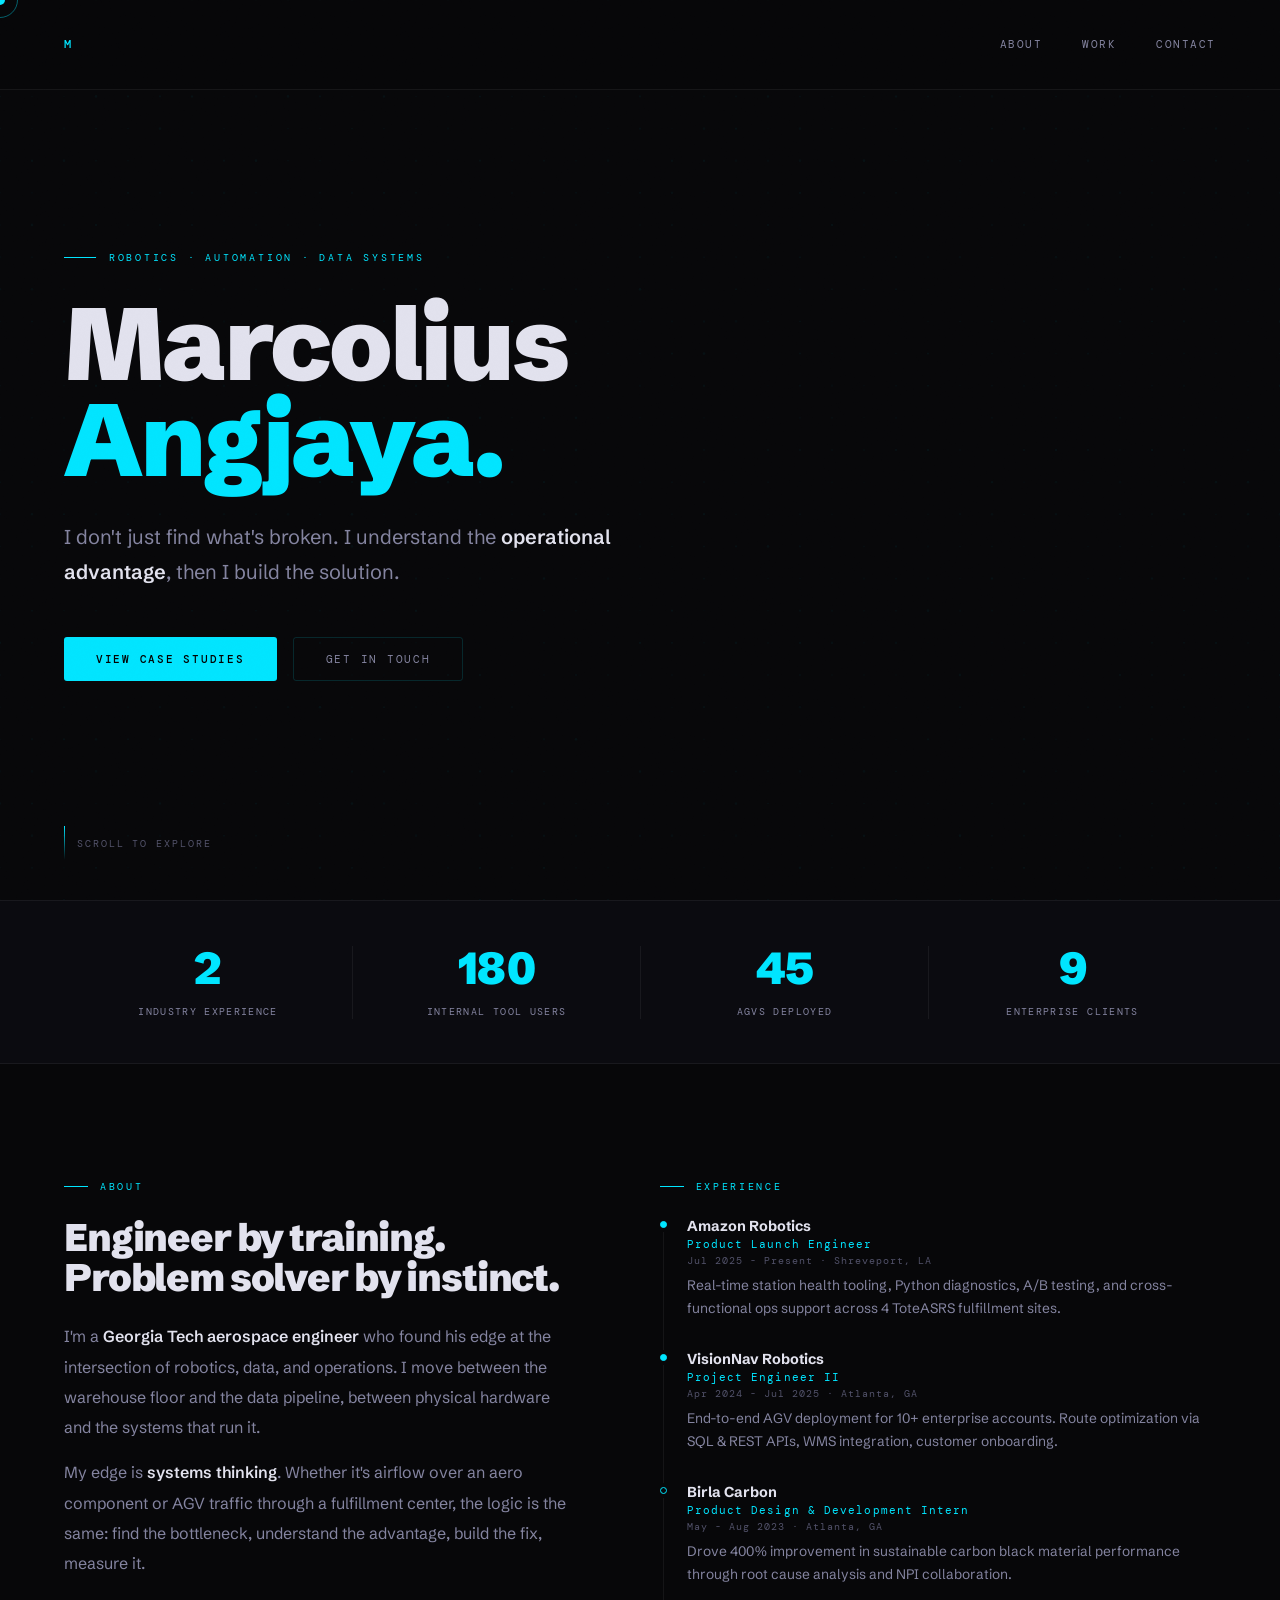
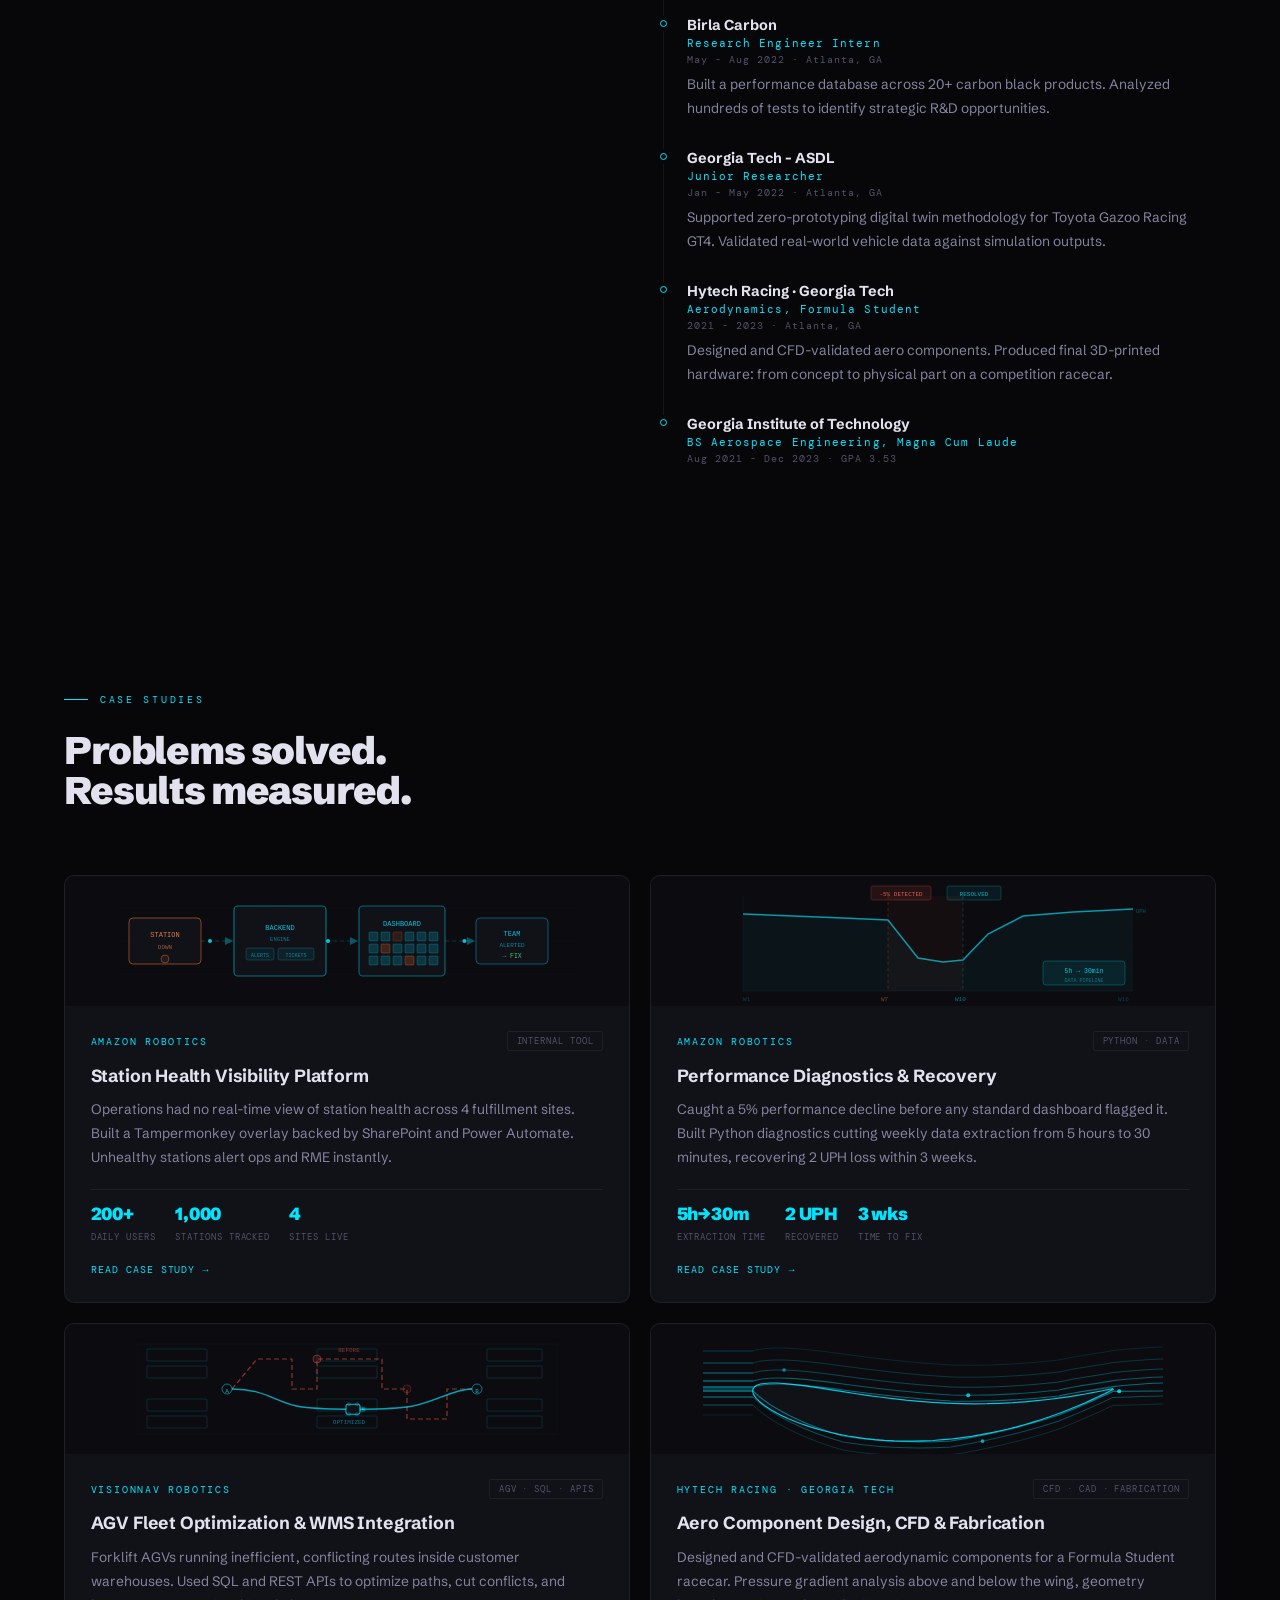
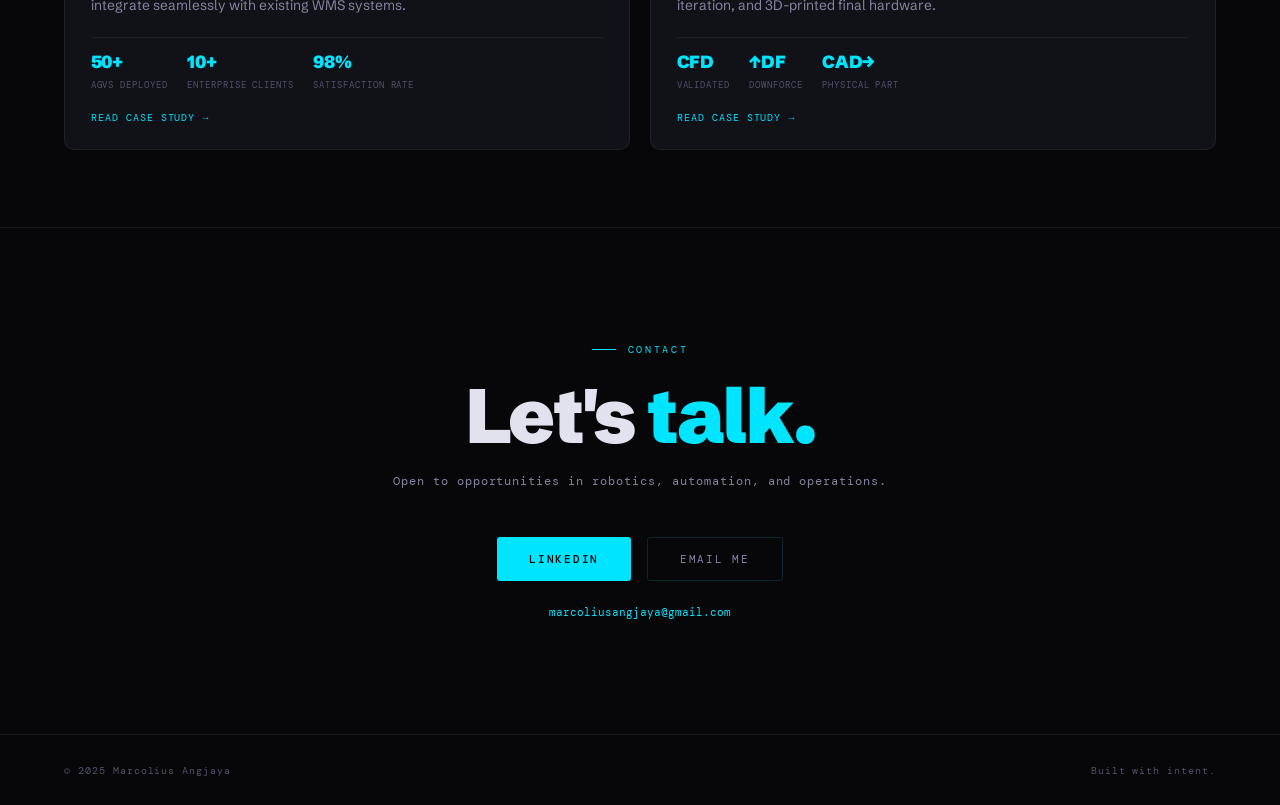
==== commit 3b468575: "Improve legibility, remove em dashes, auto-hide nav on mobile scroll - Bump all body/card/timeline f" ====
--- a/index.html
+++ b/index.html
@@ -16,7 +16,7 @@
 <div class="cursor-ring" id="cursor-ring"></div>
 
 <nav>
-  <a href="#" class="nav-logo">MA</a>
+  <a href="#" class="nav-logo">M</a>
   <div class="nav-links" id="nav-links">
     <a href="#about">About</a>
     <a href="#projects">Work</a>
@@ -32,7 +32,7 @@
   <div class="hero-content">
     <div class="hero-eyebrow">Robotics · Automation · Data Systems</div>
     <h1 class="hero-name">Marcolius<br><span class="accent">Angjaya.</span></h1>
-    <p class="hero-statement">I don't just find what's broken. I understand the <strong>operational advantage</strong> — then I build the solution.</p>
+    <p class="hero-statement">I don't just find what's broken. I understand the <strong>operational advantage</strong>, then I build the solution.</p>
     <div class="hero-cta">
       <a href="#projects" class="btn btn-primary">View Case Studies</a>
       <a href="#contact" class="btn btn-ghost">Get in Touch</a>
@@ -54,8 +54,8 @@
   <div>
     <div class="eyebrow reveal">About</div>
     <h2 class="section-heading reveal d1">Engineer by training.<br>Problem solver by instinct.</h2>
-    <p class="bio reveal d2">I'm a <strong>Georgia Tech aerospace engineer</strong> who found his edge at the intersection of robotics, data, and operations. I move between the warehouse floor and the data pipeline — between physical hardware and the systems that run it.</p>
-    <p class="bio reveal d3">My edge is <strong>systems thinking</strong>. Whether it's airflow over an aero component or AGV traffic through a fulfillment center — the logic is the same: find the bottleneck, understand the advantage, build the fix, measure it.</p>
+    <p class="bio reveal d2">I'm a <strong>Georgia Tech aerospace engineer</strong> who found his edge at the intersection of robotics, data, and operations. I move between the warehouse floor and the data pipeline, between physical hardware and the systems that run it.</p>
+    <p class="bio reveal d3">My edge is <strong>systems thinking</strong>. Whether it's airflow over an aero component or AGV traffic through a fulfillment center, the logic is the same: find the bottleneck, understand the advantage, build the fix, measure it.</p>
   </div>
   <div class="reveal d2">
     <div class="eyebrow" style="margin-bottom:1.5rem">Experience</div>
@@ -65,7 +65,7 @@
         <div class="tl-body">
           <div class="tl-co">Amazon Robotics</div>
           <div class="tl-role">Product Launch Engineer</div>
-          <div class="tl-when">Jul 2025 – Present · Shreveport, LA</div>
+          <div class="tl-when">Jul 2025 - Present · Shreveport, LA</div>
           <div class="tl-desc">Real-time station health tooling, Python diagnostics, A/B testing, and cross-functional ops support across 4 ToteASRS fulfillment sites.</div>
         </div>
       </div>
@@ -74,7 +74,7 @@
         <div class="tl-body">
           <div class="tl-co">VisionNav Robotics</div>
           <div class="tl-role">Project Engineer II</div>
-          <div class="tl-when">Apr 2024 – Jul 2025 · Atlanta, GA</div>
+          <div class="tl-when">Apr 2024 - Jul 2025 · Atlanta, GA</div>
           <div class="tl-desc">End-to-end AGV deployment for 10+ enterprise accounts. Route optimization via SQL &amp; REST APIs, WMS integration, customer onboarding.</div>
         </div>
       </div>
@@ -83,7 +83,7 @@
         <div class="tl-body">
           <div class="tl-co">Birla Carbon</div>
           <div class="tl-role">Product Design &amp; Development Intern</div>
-          <div class="tl-when">May – Aug 2023 · Atlanta, GA</div>
+          <div class="tl-when">May - Aug 2023 · Atlanta, GA</div>
           <div class="tl-desc">Drove 400% improvement in sustainable carbon black material performance through root cause analysis and NPI collaboration.</div>
         </div>
       </div>
@@ -92,16 +92,16 @@
         <div class="tl-body">
           <div class="tl-co">Birla Carbon</div>
           <div class="tl-role">Research Engineer Intern</div>
-          <div class="tl-when">May – Aug 2022 · Atlanta, GA</div>
+          <div class="tl-when">May - Aug 2022 · Atlanta, GA</div>
           <div class="tl-desc">Built a performance database across 20+ carbon black products. Analyzed hundreds of tests to identify strategic R&amp;D opportunities.</div>
         </div>
       </div>
       <div class="tl-item">
         <div class="tl-left"><div class="tl-dot"></div><div class="tl-line"></div></div>
         <div class="tl-body">
-          <div class="tl-co">Georgia Tech – ASDL</div>
+          <div class="tl-co">Georgia Tech - ASDL</div>
           <div class="tl-role">Junior Researcher</div>
-          <div class="tl-when">Jan – May 2022 · Atlanta, GA</div>
+          <div class="tl-when">Jan - May 2022 · Atlanta, GA</div>
           <div class="tl-desc">Supported zero-prototyping digital twin methodology for Toyota Gazoo Racing GT4. Validated real-world vehicle data against simulation outputs.</div>
         </div>
       </div>
@@ -109,17 +109,17 @@
         <div class="tl-left"><div class="tl-dot"></div><div class="tl-line"></div></div>
         <div class="tl-body">
           <div class="tl-co">Hytech Racing · Georgia Tech</div>
-          <div class="tl-role">Aerodynamics — Formula Student</div>
-          <div class="tl-when">2021 – 2023 · Atlanta, GA</div>
-          <div class="tl-desc">Designed and CFD-validated aero components. Produced final 3D-printed hardware — concept to physical part on a competition racecar.</div>
+          <div class="tl-role">Aerodynamics, Formula Student</div>
+          <div class="tl-when">2021 - 2023 · Atlanta, GA</div>
+          <div class="tl-desc">Designed and CFD-validated aero components. Produced final 3D-printed hardware: from concept to physical part on a competition racecar.</div>
         </div>
       </div>
       <div class="tl-item">
         <div class="tl-left"><div class="tl-dot"></div></div>
         <div class="tl-body">
           <div class="tl-co">Georgia Institute of Technology</div>
-          <div class="tl-role">BS Aerospace Engineering — Magna Cum Laude</div>
-          <div class="tl-when">Aug 2021 – Dec 2023 · GPA 3.53</div>
+          <div class="tl-role">BS Aerospace Engineering, Magna Cum Laude</div>
+          <div class="tl-when">Aug 2021 - Dec 2023 · GPA 3.53</div>
         </div>
       </div>
     </div>
@@ -197,7 +197,7 @@
       <div class="card-body">
         <div class="card-meta"><span class="card-co">Amazon Robotics</span><span class="card-pill">Internal Tool</span></div>
         <h3 class="card-title">Station Health Visibility Platform</h3>
-        <p class="card-desc">Operations had no real-time view of station health across 4 fulfillment sites. Built a Tampermonkey overlay backed by SharePoint and Power Automate — unhealthy stations alert ops and RME instantly.</p>
+        <p class="card-desc">Operations had no real-time view of station health across 4 fulfillment sites. Built a Tampermonkey overlay backed by SharePoint and Power Automate. Unhealthy stations alert ops and RME instantly.</p>
         <div class="card-metrics">
           <div><span class="mv">200+</span><span class="mk">Daily users</span></div>
           <div><span class="mv">1,000</span><span class="mk">Stations tracked</span></div>
@@ -239,7 +239,7 @@
       <div class="card-body">
         <div class="card-meta"><span class="card-co">Amazon Robotics</span><span class="card-pill">Python · Data</span></div>
         <h3 class="card-title">Performance Diagnostics &amp; Recovery</h3>
-        <p class="card-desc">Caught a 5% performance decline before any standard dashboard flagged it. Built Python diagnostics cutting weekly data extraction from 5 hours to 30 minutes — recovering 2 UPH loss within 3 weeks.</p>
+        <p class="card-desc">Caught a 5% performance decline before any standard dashboard flagged it. Built Python diagnostics cutting weekly data extraction from 5 hours to 30 minutes, recovering 2 UPH loss within 3 weeks.</p>
         <div class="card-metrics">
           <div><span class="mv">5h→30m</span><span class="mk">Extraction time</span></div>
           <div><span class="mv">2 UPH</span><span class="mk">Recovered</span></div>
--- a/assets/style.css
+++ b/assets/style.css
@@ -110,7 +110,9 @@
   backdrop-filter: blur(16px);
   background: rgba(7,7,9,0.6);
   border-bottom: 1px solid var(--border);
-}
+  transition: transform .35s ease;
+}
+nav.nav-scrolled { transform: translateY(-100%); }
 
 .nav-logo {
   font-family: var(--mono);
@@ -222,7 +224,7 @@
 .hero-name .accent { color: var(--accent); }
 
 .hero-statement {
-  font-size: clamp(.88rem, 1.5vw, 1.2rem);
+  font-size: clamp(.96rem, 1.6vw, 1.25rem);
   color: var(--muted2);
   max-width: 580px;
   line-height: 1.75;
@@ -356,7 +358,7 @@
 }
 
 .bio {
-  font-size: clamp(.8rem, 1.2vw, .88rem);
+  font-size: clamp(.9rem, 1.4vw, 1rem);
   color: var(--muted2);
   line-height: 1.9;
   font-weight: 300;
@@ -377,9 +379,9 @@
 .tl-item:last-child .tl-line { display: none; }
 .tl-body { padding-bottom: 1.8rem; }
 .tl-co { font-size: .9rem; font-weight: 700; color: var(--text); margin-bottom: .15rem; }
-.tl-role { font-family: var(--mono); font-size: .62rem; color: var(--accent); letter-spacing: .1em; margin-bottom: .18rem; }
-.tl-when { font-family: var(--mono); font-size: .58rem; color: var(--muted); letter-spacing: .1em; margin-bottom: .45rem; }
-.tl-desc { font-size: .76rem; color: var(--muted2); line-height: 1.7; font-weight: 300; }
+.tl-role { font-family: var(--mono); font-size: .68rem; color: var(--accent); letter-spacing: .1em; margin-bottom: .18rem; }
+.tl-when { font-family: var(--mono); font-size: .64rem; color: var(--muted); letter-spacing: .1em; margin-bottom: .45rem; }
+.tl-desc { font-size: .86rem; color: var(--muted2); line-height: 1.7; font-weight: 300; }
 
 /* ================================================================
    PROJECTS / CARDS
@@ -427,13 +429,13 @@
 
 .card-body { padding: 1.6rem; flex: 1; display: flex; flex-direction: column; }
 .card-meta { display: flex; align-items: center; justify-content: space-between; margin-bottom: .85rem; flex-wrap: wrap; gap: .4rem; }
-.card-co { font-family: var(--mono); font-size: .56rem; letter-spacing: .18em; color: var(--accent); text-transform: uppercase; }
-.card-pill { font-family: var(--mono); font-size: .52rem; letter-spacing: .1em; color: var(--muted); border: 1px solid var(--border); padding: .18rem .55rem; border-radius: 2px; text-transform: uppercase; }
-.card-title { font-size: 1rem; font-weight: 700; letter-spacing: -.01em; margin-bottom: .7rem; line-height: 1.25; color: var(--text); }
-.card-desc { font-size: .76rem; color: var(--muted2); line-height: 1.75; margin-bottom: 1.2rem; font-weight: 300; }
+.card-co { font-family: var(--mono); font-size: .62rem; letter-spacing: .18em; color: var(--accent); text-transform: uppercase; }
+.card-pill { font-family: var(--mono); font-size: .58rem; letter-spacing: .1em; color: var(--muted); border: 1px solid var(--border); padding: .18rem .55rem; border-radius: 2px; text-transform: uppercase; }
+.card-title { font-size: 1.1rem; font-weight: 700; letter-spacing: -.01em; margin-bottom: .7rem; line-height: 1.25; color: var(--text); }
+.card-desc { font-size: .86rem; color: var(--muted2); line-height: 1.75; margin-bottom: 1.2rem; font-weight: 300; }
 .card-metrics { display: flex; gap: 1.2rem; flex-wrap: wrap; padding-top: 1rem; border-top: 1px solid var(--border); margin-bottom: 1.2rem; }
-.mv { font-family: var(--font); font-size: 1.05rem; font-weight: 900; color: var(--accent); display: block; line-height: 1; letter-spacing: -.01em; }
-.mk { font-family: var(--mono); font-size: .52rem; color: var(--muted); text-transform: uppercase; letter-spacing: .1em; margin-top: .2rem; }
+.mv { font-family: var(--font); font-size: 1.1rem; font-weight: 900; color: var(--accent); display: block; line-height: 1; letter-spacing: -.01em; }
+.mk { font-family: var(--mono); font-size: .59rem; color: var(--muted); text-transform: uppercase; letter-spacing: .1em; margin-top: .2rem; }
 
 .card-cta {
   font-family: var(--mono);
@@ -564,7 +566,7 @@
 }
 
 .cs-intro {
-  font-size: clamp(.85rem, 1.5vw, 1rem);
+  font-size: clamp(.95rem, 1.7vw, 1.1rem);
   color: var(--muted2);
   max-width: 620px;
   line-height: 1.75;
@@ -608,7 +610,7 @@
 }
 
 .cs-text {
-  font-size: clamp(.82rem, 1.3vw, .92rem);
+  font-size: clamp(.92rem, 1.5vw, 1.02rem);
   color: var(--muted2);
   line-height: 1.9;
   font-weight: 300;
@@ -627,7 +629,7 @@
   padding-top: .22rem;
 }
 .cs-step-body {
-  font-size: clamp(.82rem, 1.3vw, .9rem);
+  font-size: clamp(.92rem, 1.5vw, 1rem);
   color: var(--muted2);
   line-height: 1.82;
   font-weight: 300;
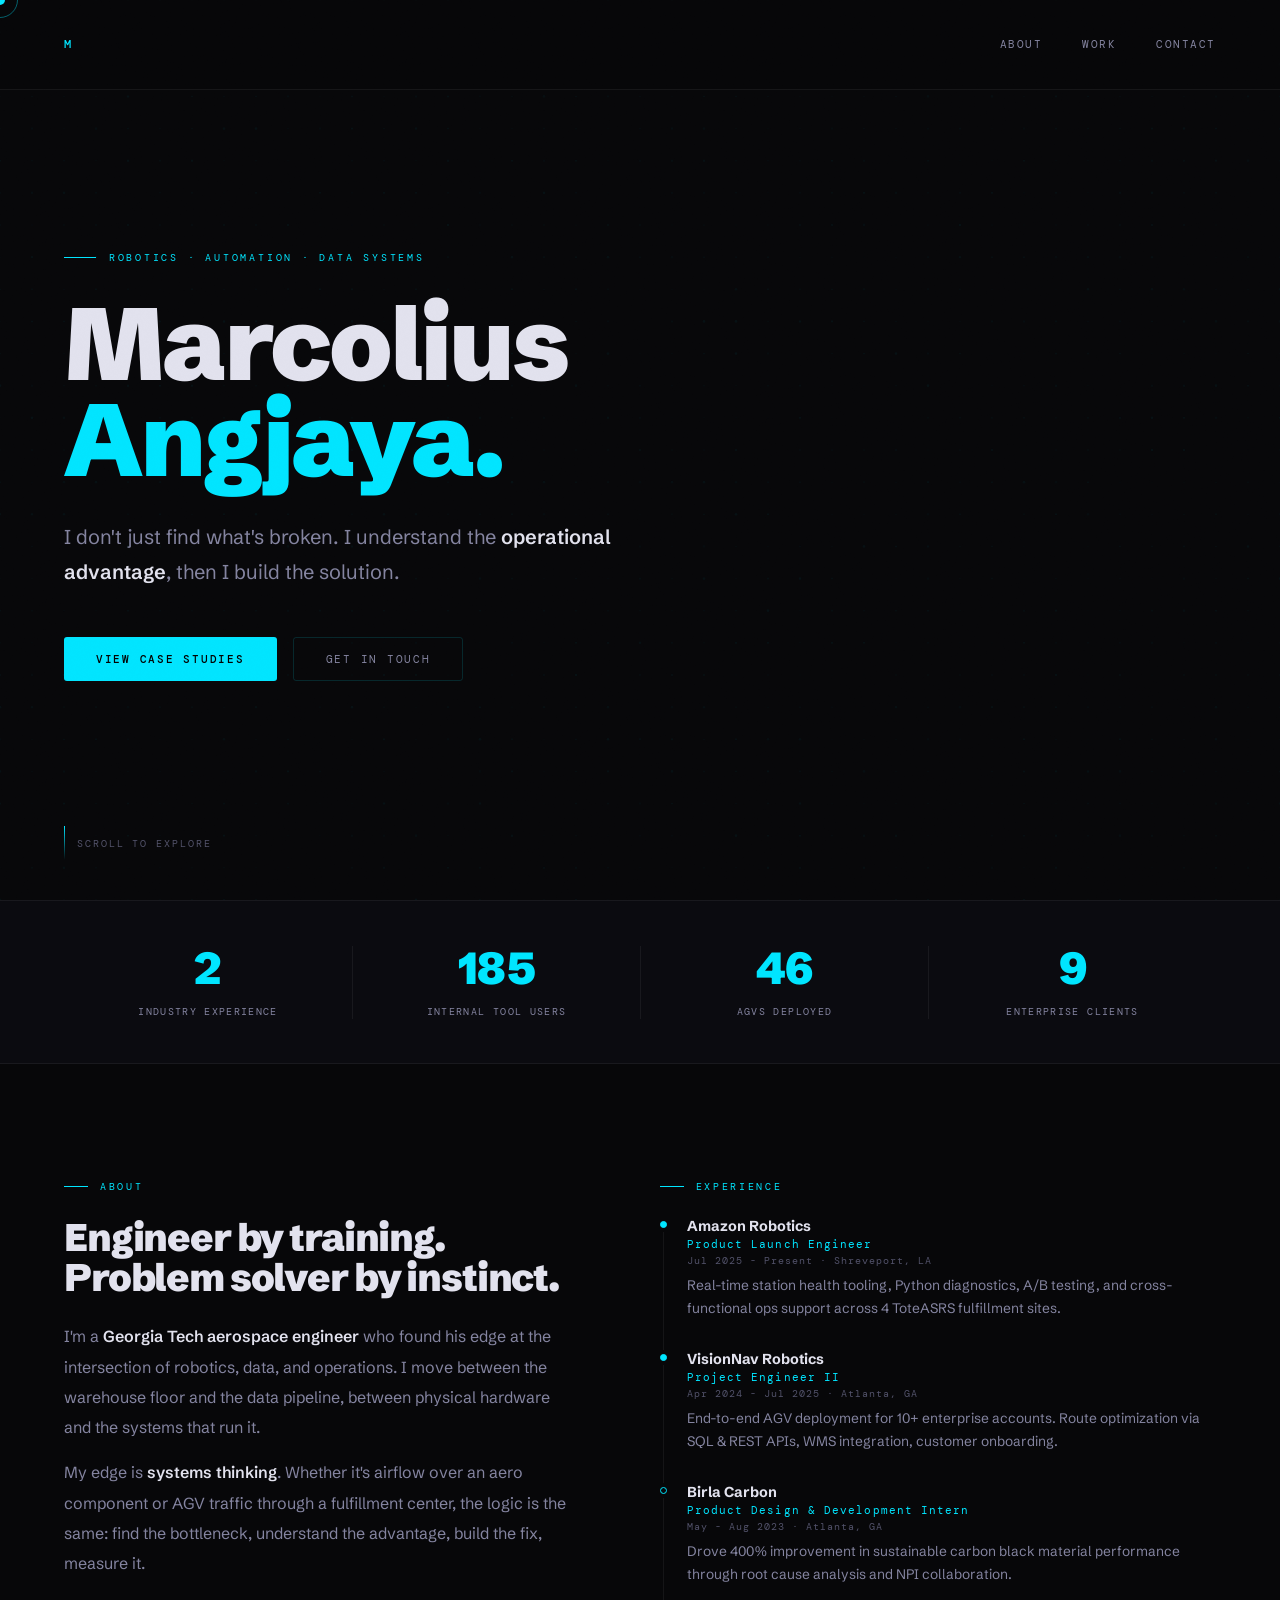
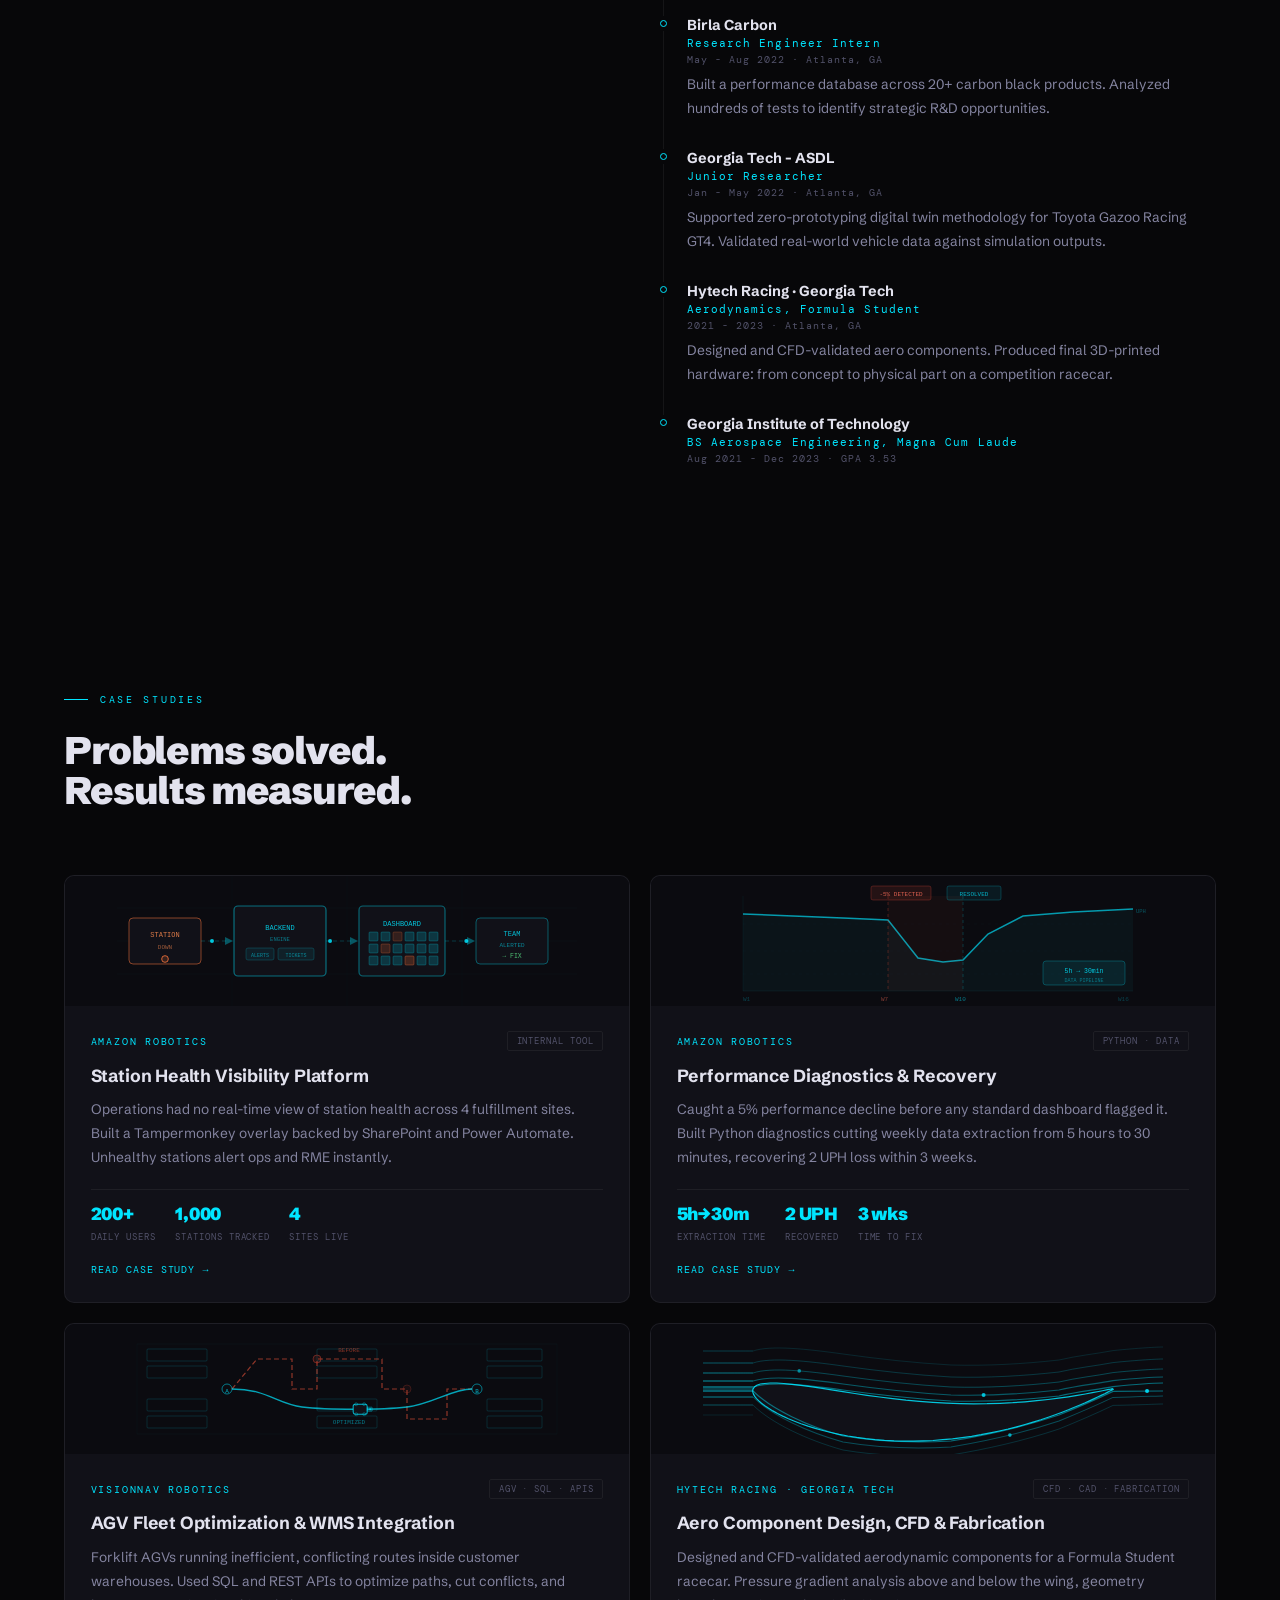
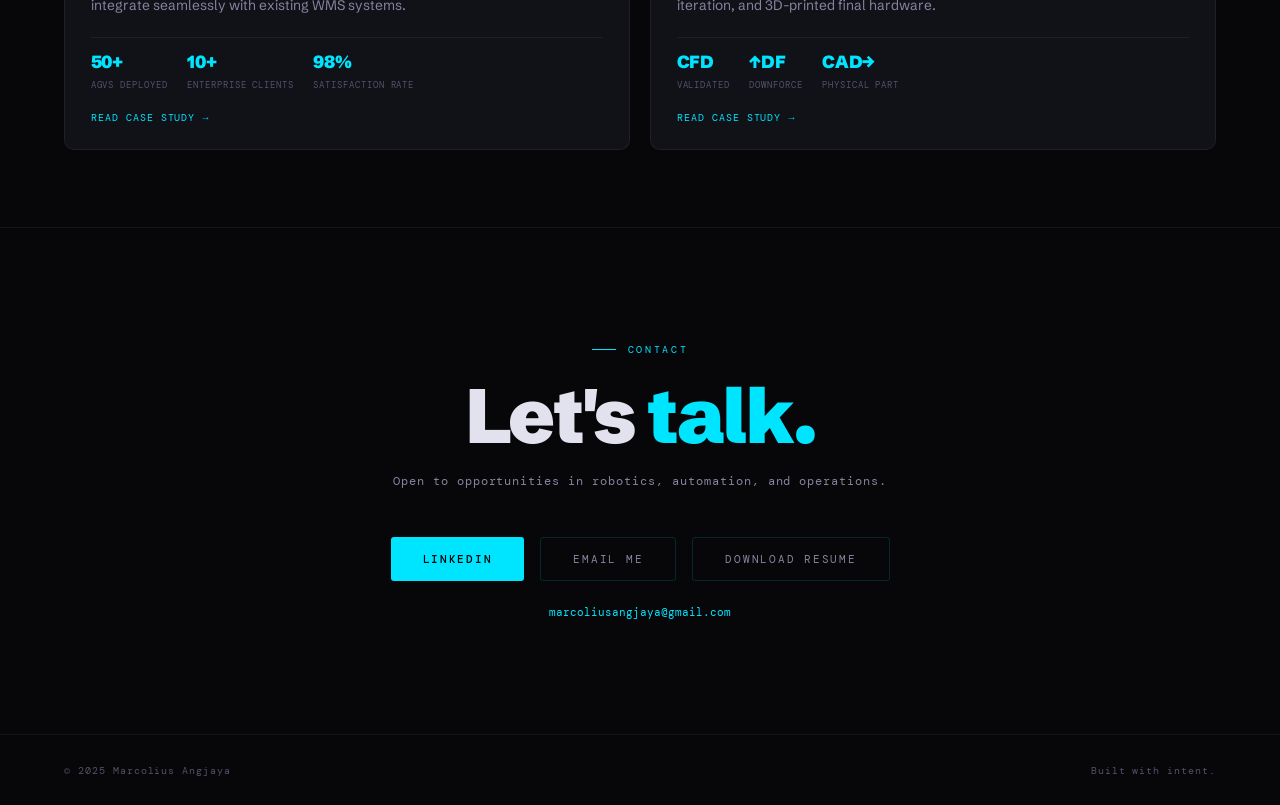
==== commit 563d2082: "Add Download Resume button to contact section Co-Authored-By: Claude Sonnet 4.6 <noreply@anthropic.c" ====
--- a/index.html
+++ b/index.html
@@ -359,6 +359,7 @@
   <div class="contact-btns reveal d3">
     <a href="https://www.linkedin.com/in/marcoliusangjaya/" target="_blank" rel="noopener" class="btn btn-primary">LinkedIn</a>
     <a href="mailto:marcoliusangjaya@gmail.com" class="btn btn-ghost">Email Me</a>
+    <a href="assets/resume.pdf" download="Marcolius_Angjaya_Resume.pdf" class="btn btn-ghost">Download Resume</a>
   </div>
   <div class="contact-email reveal d4">
     <a href="mailto:marcoliusangjaya@gmail.com">marcoliusangjaya@gmail.com</a>
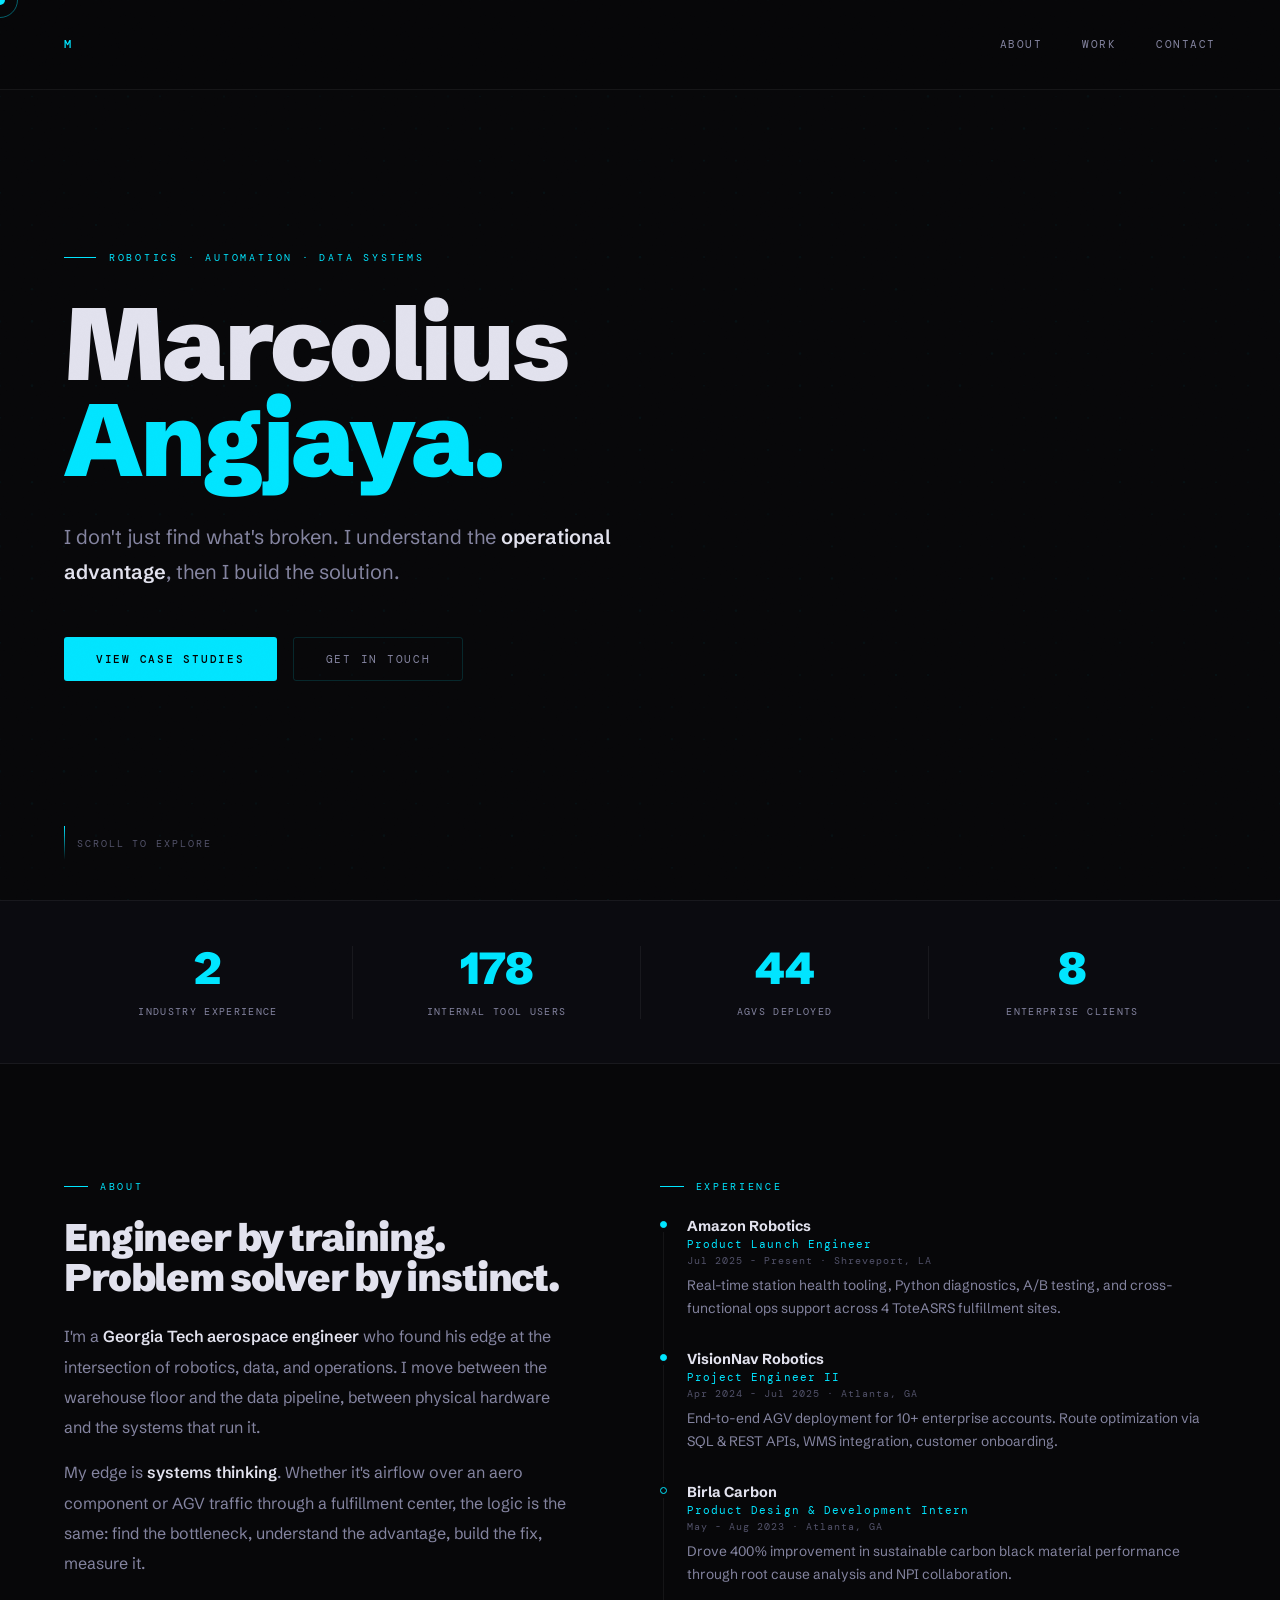
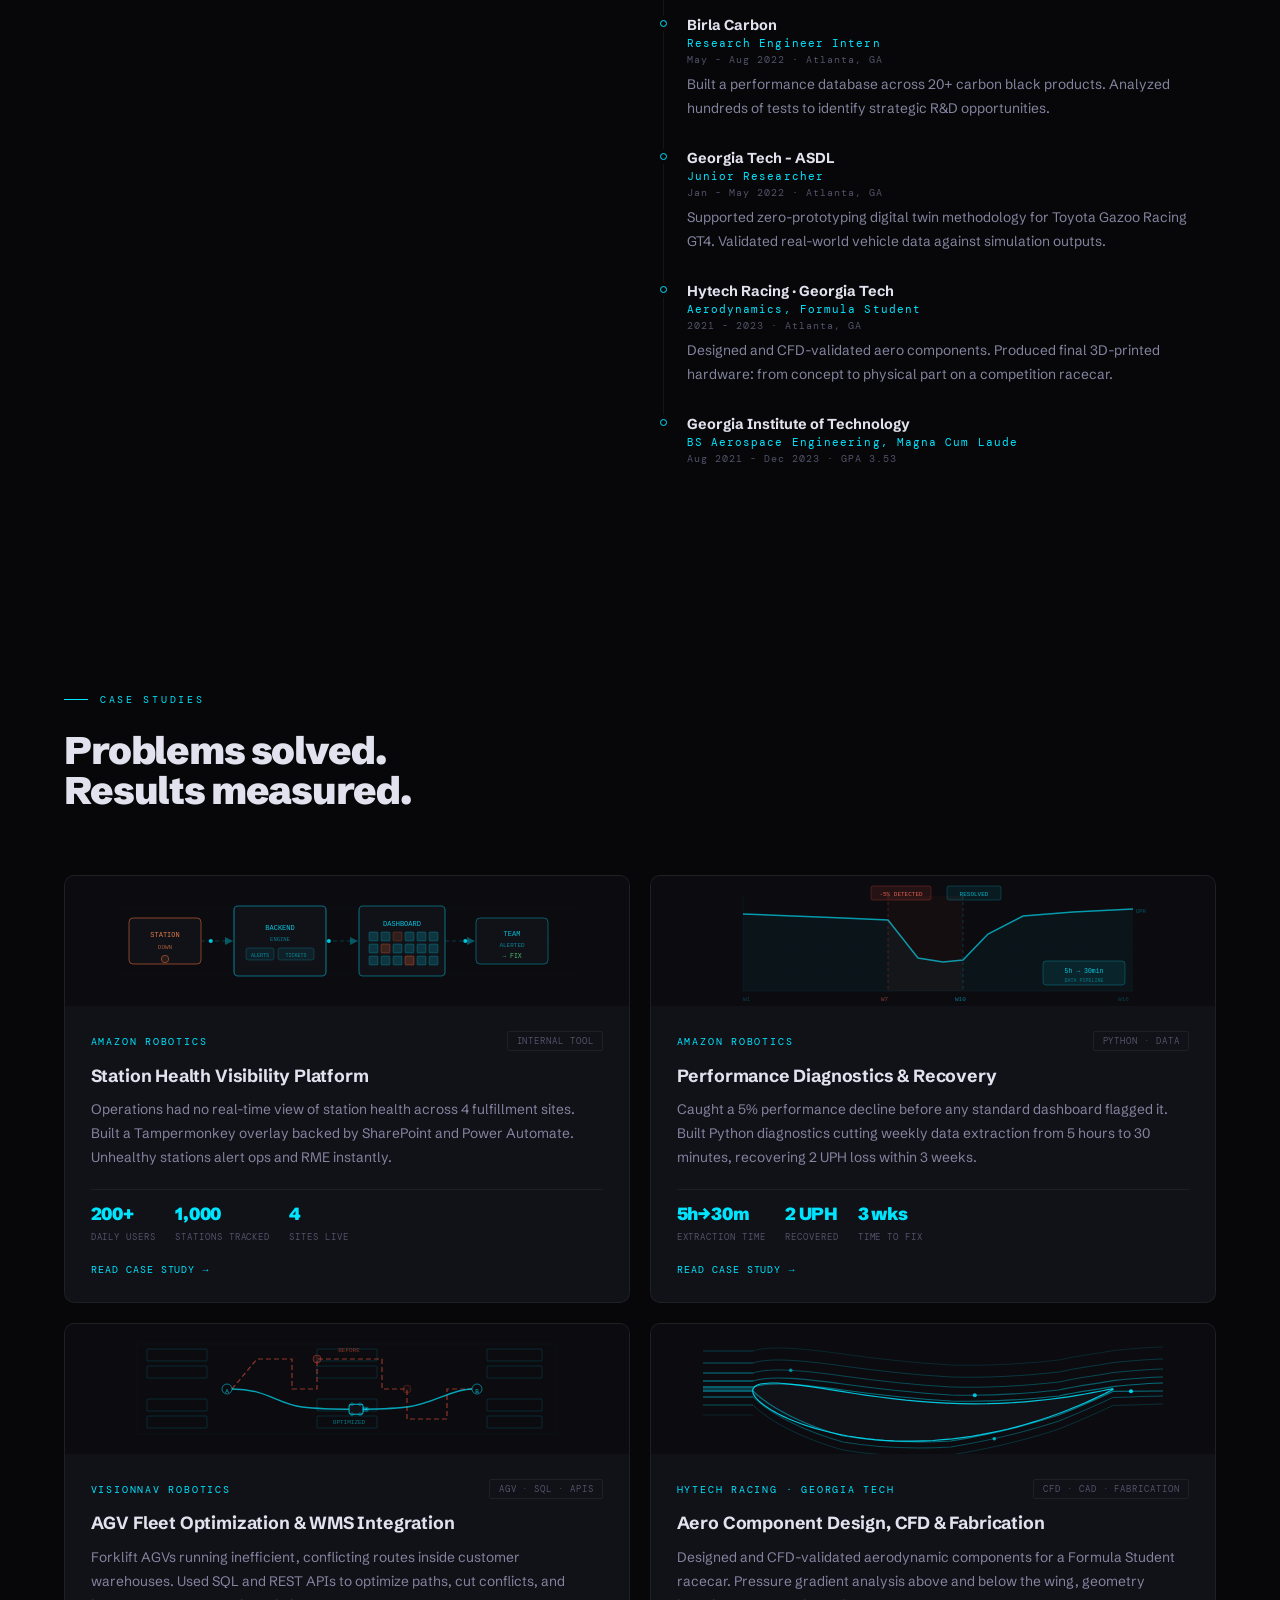
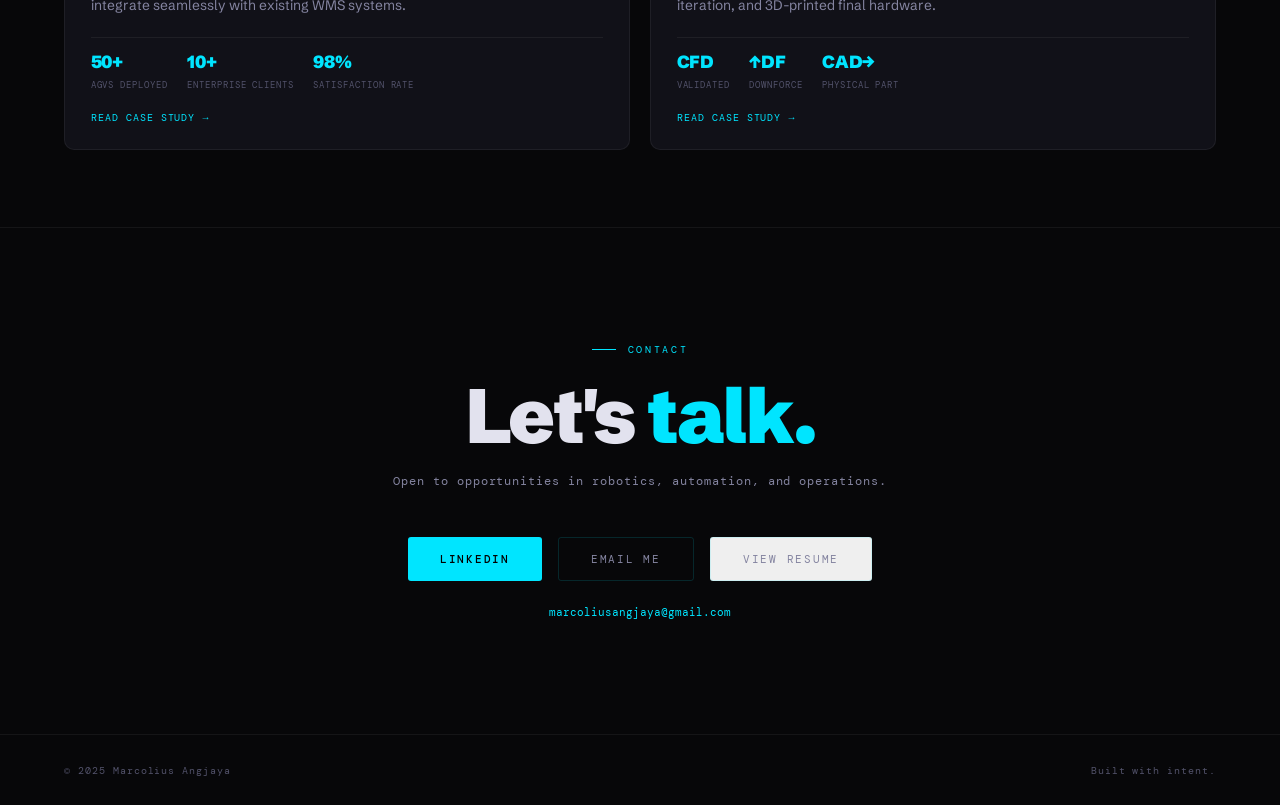
==== commit bd37e1bd: "Resume modal viewer, gradient nav on mobile - View Resume button opens inline PDF modal with Downloa" ====
--- a/index.html
+++ b/index.html
@@ -359,12 +359,28 @@
   <div class="contact-btns reveal d3">
     <a href="https://www.linkedin.com/in/marcoliusangjaya/" target="_blank" rel="noopener" class="btn btn-primary">LinkedIn</a>
     <a href="mailto:marcoliusangjaya@gmail.com" class="btn btn-ghost">Email Me</a>
-    <a href="assets/resume.pdf" download="Marcolius_Angjaya_Resume.pdf" class="btn btn-ghost">Download Resume</a>
+    <button class="btn btn-ghost" id="resume-btn">View Resume</button>
   </div>
   <div class="contact-email reveal d4">
     <a href="mailto:marcoliusangjaya@gmail.com">marcoliusangjaya@gmail.com</a>
   </div>
 </section>
+
+<!-- RESUME MODAL -->
+<div class="resume-modal" id="resume-modal" role="dialog" aria-modal="true" aria-label="Resume viewer">
+  <div class="resume-modal-inner">
+    <div class="resume-modal-header">
+      <span class="resume-modal-title">Resume</span>
+      <div class="resume-modal-actions">
+        <a href="assets/resume.pdf" download="Marcolius_Angjaya_Resume.pdf" class="btn btn-primary resume-dl-btn">Download PDF</a>
+        <button class="resume-modal-close" id="resume-modal-close" aria-label="Close">✕</button>
+      </div>
+    </div>
+    <div class="resume-modal-body">
+      <iframe id="resume-frame" title="Resume"></iframe>
+    </div>
+  </div>
+</div>
 
 <footer>
   <span class="ft">© 2025 Marcolius Angjaya</span>
--- a/assets/style.css
+++ b/assets/style.css
@@ -704,6 +704,107 @@
 .cs-back:hover { color: var(--accent); gap: .9rem; }
 
 /* ================================================================
+   RESUME MODAL
+   ================================================================ */
+
+.resume-modal {
+  position: fixed;
+  inset: 0;
+  z-index: 1000;
+  display: flex;
+  align-items: center;
+  justify-content: center;
+  padding: clamp(1rem, 3vw, 2rem);
+  background: rgba(7,7,9,0.88);
+  backdrop-filter: blur(12px);
+  opacity: 0;
+  pointer-events: none;
+  transition: opacity .3s ease;
+}
+.resume-modal.open {
+  opacity: 1;
+  pointer-events: auto;
+}
+
+.resume-modal-inner {
+  width: 100%;
+  max-width: 820px;
+  height: min(90vh, 1000px);
+  background: var(--surface);
+  border: 1px solid var(--border-accent);
+  border-radius: 12px;
+  display: flex;
+  flex-direction: column;
+  overflow: hidden;
+  transform: translateY(20px);
+  transition: transform .35s ease;
+}
+.resume-modal.open .resume-modal-inner {
+  transform: translateY(0);
+}
+
+.resume-modal-header {
+  display: flex;
+  align-items: center;
+  justify-content: space-between;
+  padding: .9rem 1.2rem;
+  border-bottom: 1px solid var(--border);
+  flex-shrink: 0;
+  gap: 1rem;
+}
+.resume-modal-title {
+  font-family: var(--mono);
+  font-size: .64rem;
+  letter-spacing: .2em;
+  color: var(--accent);
+  text-transform: uppercase;
+}
+.resume-modal-actions {
+  display: flex;
+  align-items: center;
+  gap: .75rem;
+}
+.resume-dl-btn {
+  font-size: .6rem !important;
+  padding: .55rem 1.2rem !important;
+  min-height: 36px !important;
+}
+.resume-modal-close {
+  background: none;
+  border: 1px solid var(--border);
+  color: var(--muted2);
+  font-size: .9rem;
+  line-height: 1;
+  width: 32px;
+  height: 32px;
+  border-radius: 4px;
+  cursor: pointer;
+  display: flex;
+  align-items: center;
+  justify-content: center;
+  transition: color .2s, border-color .2s;
+  flex-shrink: 0;
+}
+.resume-modal-close:hover { color: var(--accent); border-color: var(--accent); }
+
+.resume-modal-body {
+  flex: 1;
+  overflow: hidden;
+}
+.resume-modal-body iframe {
+  width: 100%;
+  height: 100%;
+  border: none;
+  display: block;
+}
+
+/* Mobile: stack header actions */
+@media (max-width: 480px) {
+  .resume-modal-inner { height: 92vh; border-radius: 10px; }
+  .resume-modal { padding: .5rem; }
+}
+
+/* ================================================================
    RESPONSIVE
    ================================================================ */
 
@@ -712,6 +813,17 @@
 }
 
 @media (max-width: 768px) {
+  /* Nav: gradient fade instead of blur bar */
+  nav {
+    background: linear-gradient(to bottom, rgba(7,7,9,0.98) 30%, rgba(7,7,9,0));
+    backdrop-filter: none;
+    border-bottom: none;
+  }
+  nav.nav-open {
+    background: transparent;
+    border-bottom: none;
+  }
+
   /* Hamburger nav */
   .nav-hamburger { display: flex; }
   .nav-links {
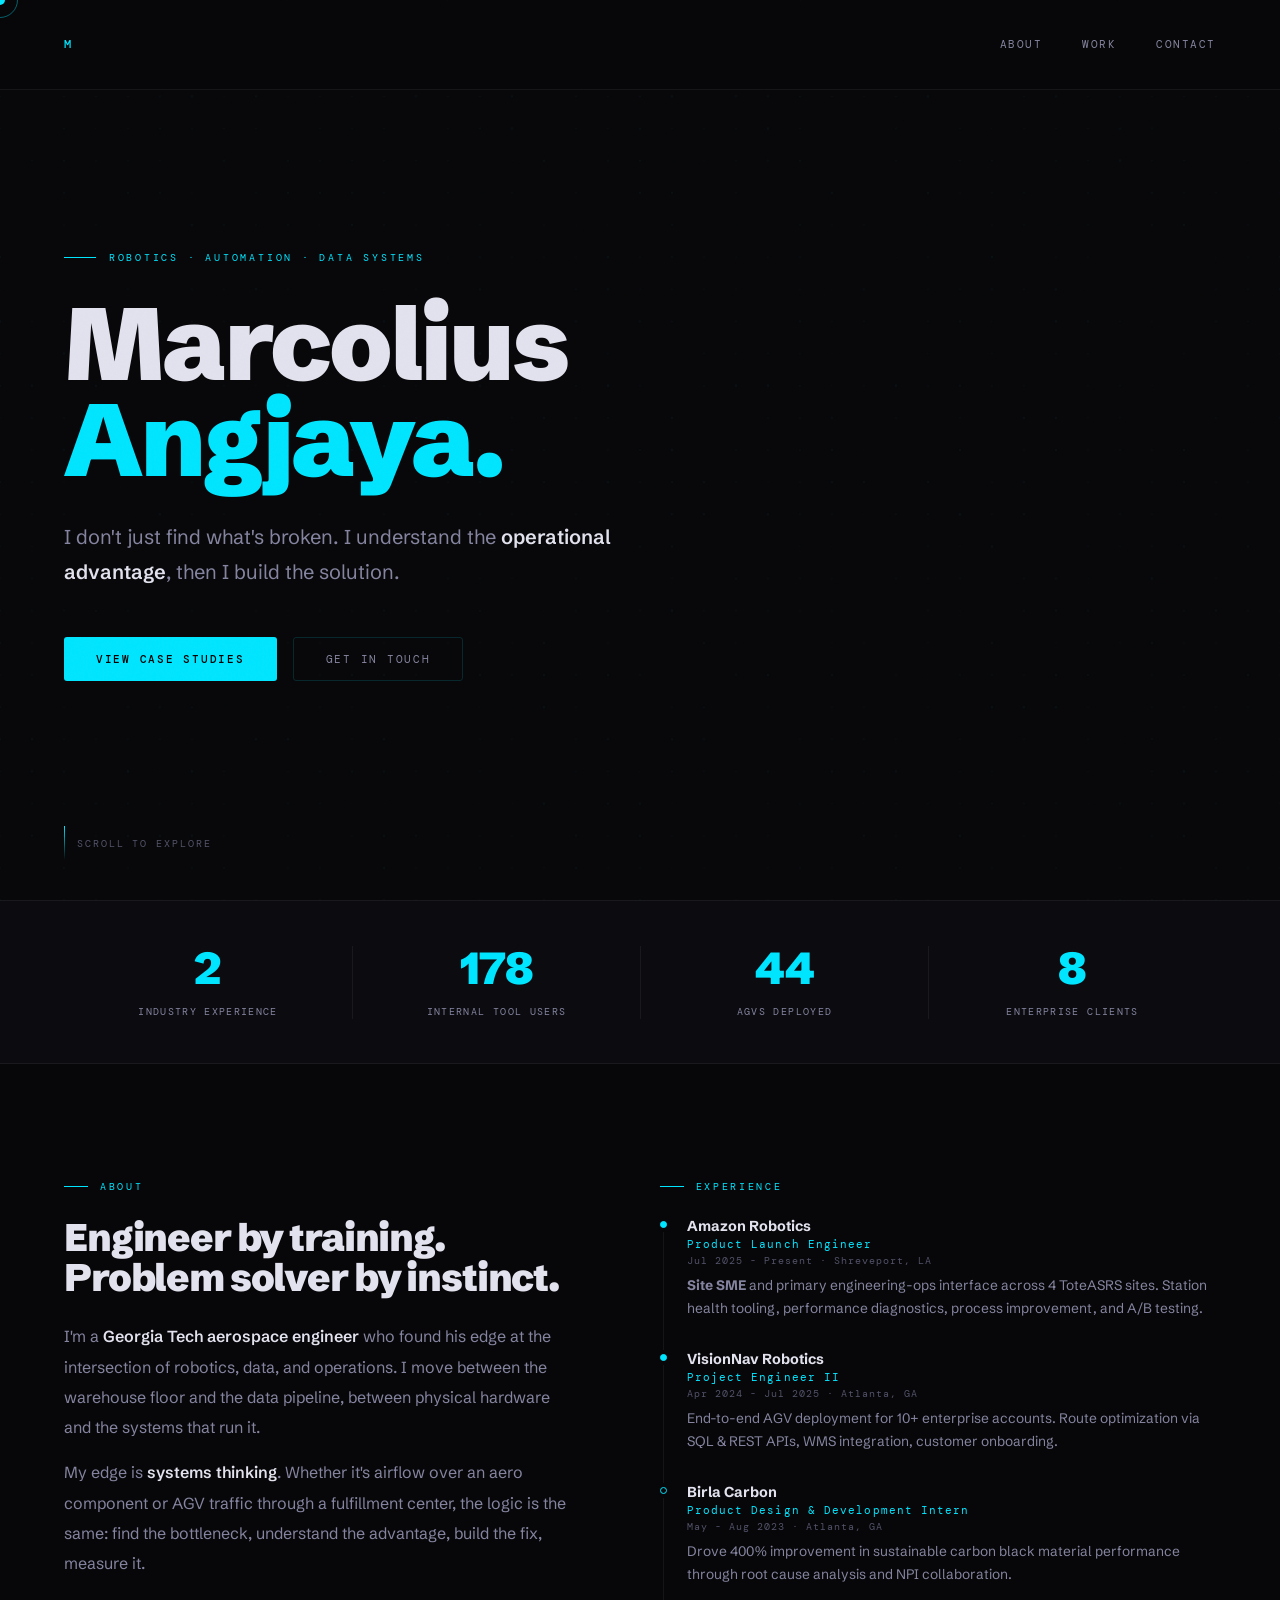
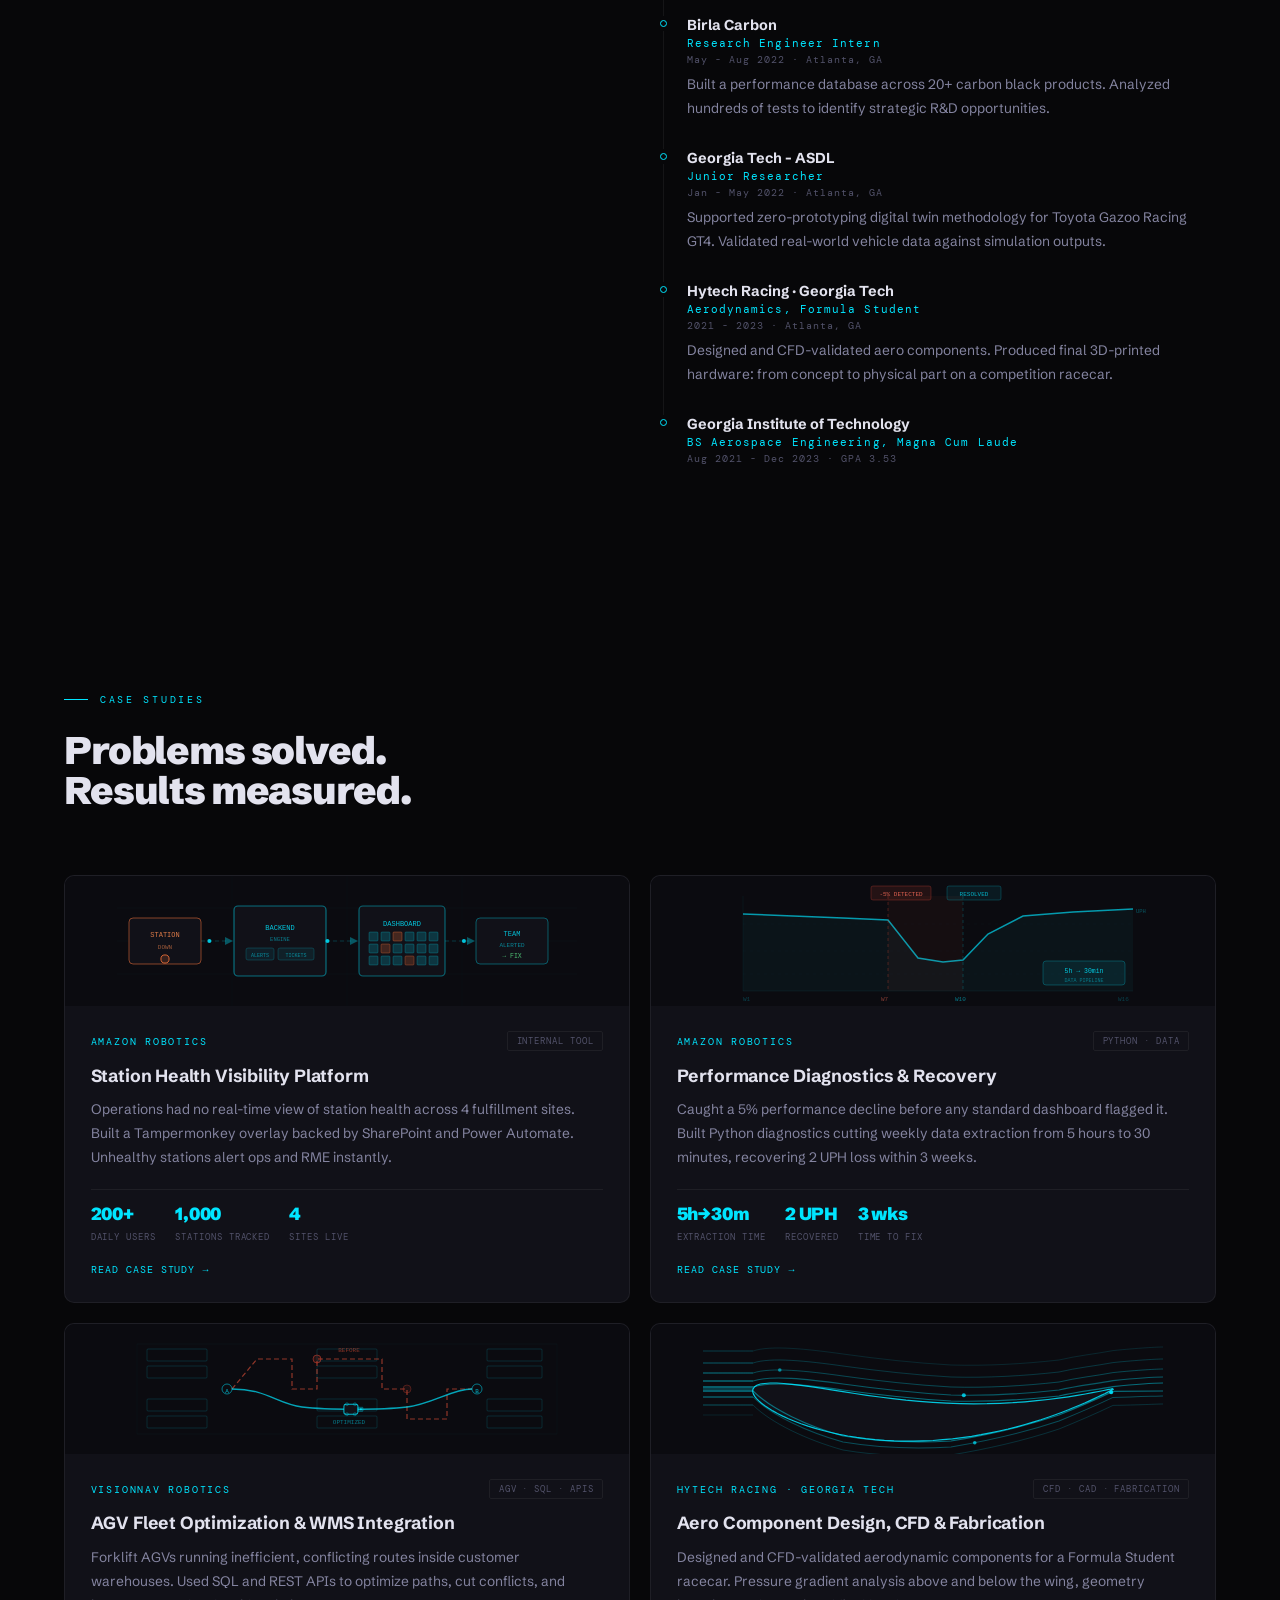
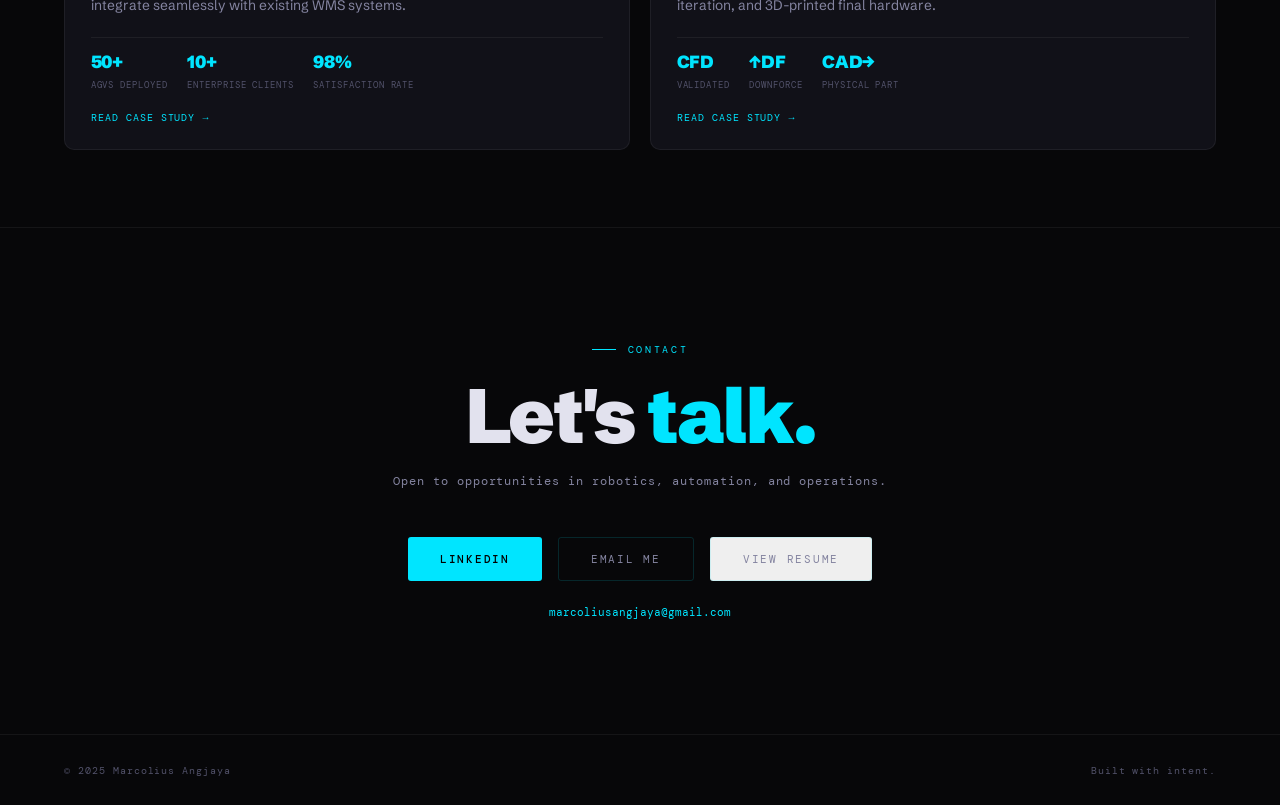
==== commit fc221bd5: "Update Amazon Robotics timeline description Co-Authored-By: Claude Sonnet 4.6 <noreply@anthropic.com" ====
--- a/index.html
+++ b/index.html
@@ -66,7 +66,7 @@
           <div class="tl-co">Amazon Robotics</div>
           <div class="tl-role">Product Launch Engineer</div>
           <div class="tl-when">Jul 2025 - Present · Shreveport, LA</div>
-          <div class="tl-desc">Real-time station health tooling, Python diagnostics, A/B testing, and cross-functional ops support across 4 ToteASRS fulfillment sites.</div>
+          <div class="tl-desc"><strong>Site SME</strong> and primary engineering-ops interface across 4 ToteASRS sites. Station health tooling, performance diagnostics, process improvement, and A/B testing.</div>
         </div>
       </div>
       <div class="tl-item">
